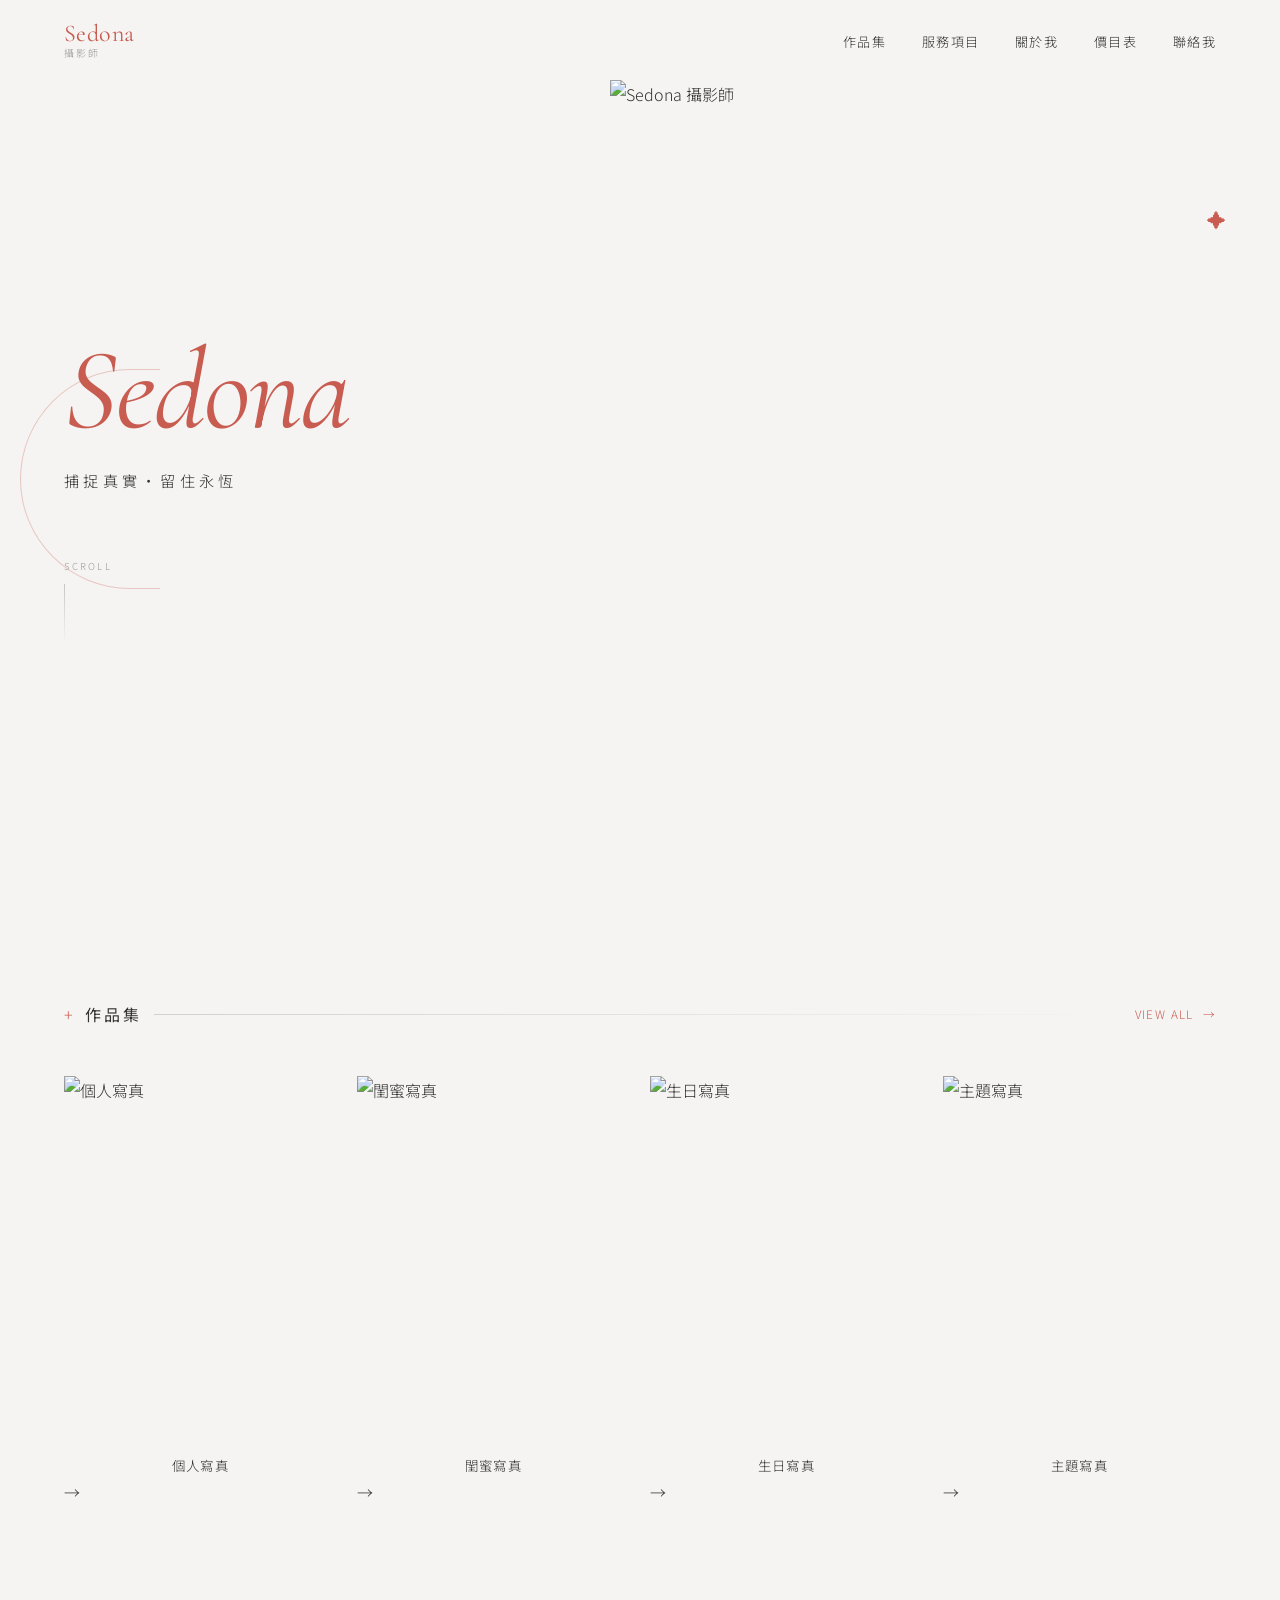
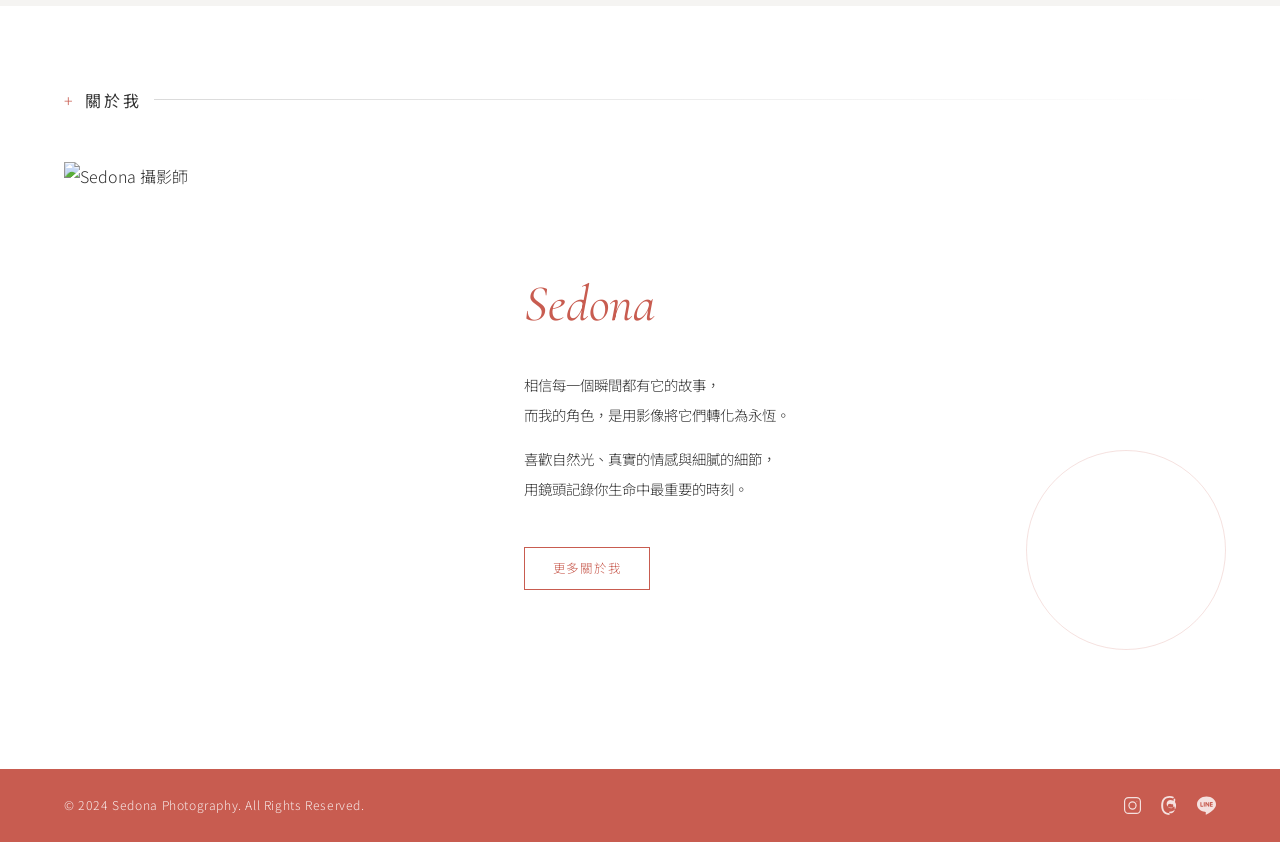
==== index.html @ bba2f9f0 "Add files via upload" ====
<!DOCTYPE html>
<html lang="zh-TW">
<head>
  <meta charset="UTF-8">
  <meta name="viewport" content="width=device-width, initial-scale=1.0">
  <title>首頁 | Sedona 攝影師</title>
  <meta name="description" content="Sedona 攝影師｜捕捉真實・留住永恆。個人寫真、閨蜜寫真、生日寫真、主題寫真。">
  <link rel="preconnect" href="https://fonts.googleapis.com">
  <link rel="preconnect" href="https://fonts.gstatic.com" crossorigin>
  <link href="https://fonts.googleapis.com/css2?family=Cormorant+Garamond:ital,wght@0,300;0,400;0,500;1,300;1,400;1,500&family=Noto+Sans+TC:wght@300;400;500&display=swap" rel="stylesheet">
  <link rel="stylesheet" href="css/style.css">
</head>
<body>
  <!-- NAVIGATION -->
  <nav class="nav" id="nav">
    <a href="index.html" class="nav-logo">
      <span class="nav-logo-en">Sedona</span>
      <span class="nav-logo-zh">攝影師</span>
    </a>
    <ul class="nav-menu">
      <li><a href="portfolio.html">作品集</a></li>
      <li><a href="services.html">服務項目</a></li>
      <li><a href="about.html">關於我</a></li>
      <li><a href="pricing.html">價目表</a></li>
      <li><a href="contact.html">聯絡我</a></li>
    </ul>
    <button class="nav-toggle" aria-label="選單">
      <span></span><span></span><span></span>
    </button>
  </nav>
  <!-- MOBILE DRAWER -->
  <div class="nav-drawer">
    <a href="portfolio.html">作品集</a>
    <a href="services.html">服務項目</a>
    <a href="about.html">關於我</a>
    <a href="pricing.html">價目表</a>
    <a href="contact.html">聯絡我</a>
  </div>
  <main class="page">

    <!-- HERO -->
    <section class="hero">
      <div class="hero-left">
        <div class="hero-arc"></div>
        <h1 class="hero-title">Sedona</h1>
        <p class="hero-tagline">捕捉真實・留住永恆</p>
        <!-- EN placeholder: Capture the Real · Preserve the Eternal -->
        <div class="hero-scroll">
          <span class="hero-scroll-text">SCROLL</span>
          <div class="hero-scroll-line"></div>
        </div>
      </div>
      <div class="hero-right">
        <img src="https://picsum.photos/seed/sedona-hero/900/700" alt="Sedona 攝影師" loading="lazy">
        <span class="deco-star" style="top:16%;right:8%;font-size:1.2rem;">✦</span>
      </div>
    </section>

    <!-- 作品集 PREVIEW -->
    <section class="section fade-in">
      <div class="section-inner">
        <div class="section-header">
          <span class="sh-plus">+</span>
          <span class="sh-title">作品集</span>
          <div class="sh-line"></div>
          <a href="portfolio.html" class="sh-cta">VIEW ALL &nbsp;→</a>
        </div>
        <div class="portfolio-grid">
          <a href="portfolio.html" class="portfolio-item fade-in delay-1">
            <div class="portfolio-item-thumb"><img src="https://picsum.photos/seed/personal1/600/750" alt="個人寫真" loading="lazy"></div>
            <p class="portfolio-item-label">個人寫真</p>
            <span class="portfolio-item-arrow">→</span>
          </a>
          <a href="portfolio.html" class="portfolio-item fade-in delay-2">
            <div class="portfolio-item-thumb"><img src="https://picsum.photos/seed/friends1/601/751" alt="閨蜜寫真" loading="lazy"></div>
            <p class="portfolio-item-label">閨蜜寫真</p>
            <span class="portfolio-item-arrow">→</span>
          </a>
          <a href="portfolio.html" class="portfolio-item fade-in delay-3">
            <div class="portfolio-item-thumb"><img src="https://picsum.photos/seed/birthday1/602/752" alt="生日寫真" loading="lazy"></div>
            <p class="portfolio-item-label">生日寫真</p>
            <span class="portfolio-item-arrow">→</span>
          </a>
          <a href="portfolio.html" class="portfolio-item fade-in delay-4">
            <div class="portfolio-item-thumb"><img src="https://picsum.photos/seed/theme1/603/753" alt="主題寫真" loading="lazy"></div>
            <p class="portfolio-item-label">主題寫真</p>
            <span class="portfolio-item-arrow">→</span>
          </a>
        </div>
      </div>
    </section>

    <!-- 關於我 PREVIEW -->
    <section class="section fade-in" style="background:var(--white); padding-top:80px; padding-bottom:80px;">
      <div class="section-inner">
        <div class="section-header">
          <span class="sh-plus">+</span>
          <span class="sh-title">關於我</span>
          <div class="sh-line"></div>
        </div>
        <div class="about-preview">
          <div class="about-preview-img fade-in">
            <img src="https://picsum.photos/seed/sedona-about/600/800" alt="Sedona 攝影師" loading="lazy">
          </div>
          <div class="about-preview-content fade-in delay-2">
            <h2 class="about-preview-name">Sedona</h2>
            <p class="about-preview-text">
              相信每一個瞬間都有它的故事，<br>
              而我的角色，是用影像將它們轉化為永恆。
            </p>
            <p class="about-preview-text">
              喜歡自然光、真實的情感與細膩的細節，<br>
              用鏡頭記錄你生命中最重要的時刻。
            </p>
            <a href="about.html" class="btn-outline" style="margin-top:28px;">更多關於我</a>
            <div class="about-deco-circle"></div>
          </div>
        </div>
      </div>
    </section>

  </main>

  <!-- FOOTER -->
  <footer class="footer">
    <p class="footer-copy">© 2024 Sedona Photography. All Rights Reserved.</p>
    <div class="footer-socials">
      <!-- Instagram -->
      <a href="https://www.instagram.com/sedona_photo?igsh=eWx5cHA5MnV4eTI3" target="_blank" rel="noopener" aria-label="Instagram">
        <svg viewBox="0 0 24 24" fill="none" stroke="currentColor" stroke-width="1.5" stroke-linecap="round" stroke-linejoin="round">
          <rect x="2" y="2" width="20" height="20" rx="5"/>
          <circle cx="12" cy="12" r="4.5"/>
          <circle cx="17.5" cy="6.5" r="0.6" fill="currentColor" stroke="none"/>
        </svg>
      </a>
      <!-- Threads -->
      <a href="https://www.threads.com/@sedona_photo" target="_blank" rel="noopener" aria-label="Threads">
        <svg viewBox="0 0 24 24" fill="currentColor">
          <path d="M12.186 24h-.007c-3.581-.024-6.334-1.205-8.184-3.509C2.35 18.44 1.5 15.586 1.5 12.068V12c0-3.518.85-6.372 2.495-8.481C5.845 1.205 8.598.024 12.179 0h.014c2.048.015 3.898.487 5.496 1.404l-1.078 1.869c-1.272-.734-2.745-1.116-4.406-1.129C9.52 2.163 7.387 2.986 5.996 4.59 4.638 6.163 3.999 8.377 3.999 12c0 3.623.639 5.837 1.997 7.41 1.391 1.604 3.523 2.428 6.336 2.448 1.705-.012 3.105-.38 4.175-1.093.98-.653 1.63-1.597 1.93-2.807.255-1.017.285-2.136.085-3.307a5.47 5.47 0 0 0-.625-1.762c-.52.614-1.125 1.08-1.817 1.394-1.08.492-2.3.617-3.566.369-1.193-.233-2.228-.827-2.999-1.717-.792-.916-1.194-2.09-1.133-3.295.063-1.263.589-2.41 1.481-3.228.893-.818 2.106-1.28 3.413-1.3 1.002-.014 2.004.219 2.9.673.277.141.543.303.796.484.196-.426.308-.895.308-1.388 0-.414-.065-.818-.19-1.205l1.883-.628c.22.655.338 1.352.338 2.074 0 .838-.172 1.649-.507 2.388.3.412.565.857.79 1.336.5 1.068.745 2.273.707 3.49-.04 1.34-.352 2.6-.908 3.664l-.006.011c-.67 1.287-1.703 2.272-3.068 2.93-1.308.63-2.903.96-4.741.973zM14.5 10.5c-.52-.48-1.18-.74-1.9-.73-.76.014-1.44.3-1.913.742-.48.446-.747 1.05-.78 1.73-.04.73.22 1.43.71 1.98.485.554 1.18.903 1.966 1.056.897.177 1.79.09 2.565-.25.63-.288 1.14-.76 1.52-1.38a7.563 7.563 0 0 0-.168-3.148z"/>
        </svg>
      </a>
      <!-- LINE -->
      <a href="https://line.me/R/ti/p/@454gtomg" target="_blank" rel="noopener" aria-label="LINE">
        <svg viewBox="0 0 24 24" fill="currentColor">
          <path d="M19.365 9.863c.349 0 .63.285.63.631 0 .345-.281.63-.63.63H17.61v1.125h1.755c.349 0 .63.283.63.63 0 .344-.281.629-.63.629h-2.386c-.345 0-.627-.285-.627-.629V8.108c0-.345.282-.63.63-.63h2.386c.346 0 .627.285.627.63 0 .349-.281.63-.63.63H17.61v1.125h1.755zm-3.855 3.016c0 .27-.174.51-.432.596-.064.021-.133.031-.199.031-.211 0-.391-.09-.51-.25l-2.443-3.317v2.94c0 .344-.279.629-.631.629-.346 0-.626-.285-.626-.629V8.108c0-.27.173-.51.43-.595.06-.023.136-.033.194-.033.195 0 .375.104.495.254l2.462 3.33V8.108c0-.345.282-.63.63-.63.345 0 .63.285.63.63v4.771zm-5.741 0c0 .344-.282.629-.631.629-.345 0-.627-.285-.627-.629V8.108c0-.345.282-.63.63-.63.346 0 .628.285.628.63v4.771zm-2.466.629H4.917c-.345 0-.63-.285-.63-.629V8.108c0-.345.285-.63.63-.63.348 0 .63.285.63.63v4.141h1.756c.348 0 .629.283.629.63 0 .344-.281.629-.629.629M24 10.314C24 4.943 18.615.572 12 .572S0 4.943 0 10.314c0 4.811 4.27 8.842 10.035 9.608.391.082.923.258 1.058.59.12.301.079.766.038 1.08l-.164 1.02c-.045.301-.24 1.186 1.049.645 1.291-.539 6.916-4.078 9.436-6.975C23.176 14.393 24 12.458 24 10.314"/>
        </svg>
      </a>
    </div>
  </footer>
  <script src="js/main.js"></script>
</body>
</html>
---- css/style.css ----
/* =========================================
   SEDONA PHOTOGRAPHY — DESIGN SYSTEM
   ========================================= */

@import url('https://fonts.googleapis.com/css2?family=Cormorant+Garamond:ital,wght@0,300;0,400;0,500;1,300;1,400;1,500&family=Noto+Sans+TC:wght@300;400;500&display=swap');

/* ── Variables ── */
:root {
  --primary:       #C85C50;
  --primary-light: rgba(200,92,80,0.08);
  --bg:            #F5F4F2;
  --text:          #333333;
  --text-light:    #999999;
  --white:         #FFFFFF;

  --font-display: 'Cormorant Garamond', Georgia, serif;
  --font-body:    'Noto Sans TC', -apple-system, sans-serif;

  --max-w:      1200px;
  --nav-h:      80px;
  --px:         64px;
  --section-gap:100px;
  --ease:       0.3s ease;
}

/* ── Reset ── */
*, *::before, *::after { box-sizing: border-box; margin: 0; padding: 0; }
html  { scroll-behavior: smooth; }
body  { font-family: var(--font-body); background: var(--bg); color: var(--text);
        font-weight: 300; line-height: 1.75; -webkit-font-smoothing: antialiased; }
img   { display: block; max-width: 100%; height: auto; object-fit: cover; }
a     { color: inherit; text-decoration: none; }
ul    { list-style: none; }
button { cursor: pointer; font-family: var(--font-body); }

/* =========================================
   NAVIGATION
   ========================================= */
.nav {
  position: fixed; top: 0; left: 0; right: 0;
  height: var(--nav-h);
  display: flex; align-items: center; justify-content: space-between;
  padding: 0 var(--px);
  background: var(--bg);
  z-index: 200;
  transition: box-shadow var(--ease), background var(--ease);
}
.nav.scrolled {
  box-shadow: 0 1px 20px rgba(0,0,0,0.06);
  background: rgba(245,244,242,0.96);
  backdrop-filter: blur(10px);
}
.nav-logo { display: flex; flex-direction: column; line-height: 1; }
.nav-logo-en {
  font-family: var(--font-display); font-size: 1.5rem; font-weight: 400;
  color: var(--primary); letter-spacing: 0.02em;
}
.nav-logo-zh {
  font-size: 0.62rem; font-weight: 300; color: var(--text-light);
  letter-spacing: 0.18em; margin-top: 2px;
}
/* en placeholder for bilingual */
.nav-logo-en-sub { font-size: 0.6rem; color: var(--text-light); letter-spacing: 0.1em; font-family: var(--font-display); font-style: italic; }

.nav-menu { display: flex; align-items: center; gap: 36px; }
.nav-menu a {
  font-size: 0.82rem; font-weight: 300; letter-spacing: 0.1em;
  color: var(--text); position: relative; padding-bottom: 3px;
  transition: color var(--ease);
}
.nav-menu a::after {
  content: ''; position: absolute; bottom: 0; left: 0;
  width: 0; height: 1px; background: var(--primary);
  transition: width var(--ease);
}
.nav-menu a:hover, .nav-menu a.active { color: var(--primary); }
.nav-menu a:hover::after, .nav-menu a.active::after { width: 100%; }

/* Hamburger */
.nav-toggle {
  display: none; flex-direction: column; gap: 5px;
  background: none; border: none; padding: 4px;
}
.nav-toggle span {
  display: block; width: 24px; height: 1px;
  background: var(--text); transition: var(--ease);
}
.nav-toggle.open span:nth-child(1) { transform: translateY(6px) rotate(45deg); }
.nav-toggle.open span:nth-child(2) { opacity: 0; }
.nav-toggle.open span:nth-child(3) { transform: translateY(-6px) rotate(-45deg); }

/* Mobile drawer */
.nav-drawer {
  display: none; position: fixed;
  top: var(--nav-h); left: 0; right: 0; bottom: 0;
  background: var(--bg); z-index: 199;
  padding: 48px var(--px);
  flex-direction: column; gap: 36px;
  border-top: 1px solid rgba(0,0,0,0.06);
}
.nav-drawer.open { display: flex; }
.nav-drawer a {
  font-family: var(--font-display); font-size: 2.2rem; font-weight: 400;
  color: var(--text); letter-spacing: 0.02em; transition: color var(--ease);
}
.nav-drawer a:hover, .nav-drawer a.active { color: var(--primary); }

/* =========================================
   FOOTER
   ========================================= */
.footer {
  background: var(--primary); color: var(--white);
  padding: 26px var(--px);
  display: flex; align-items: center; justify-content: space-between;
}
.footer-copy { font-size: 0.76rem; font-weight: 300; letter-spacing: 0.05em; opacity: 0.88; }
.footer-socials { display: flex; align-items: center; gap: 18px; }
.footer-socials a {
  color: var(--white); opacity: 0.82;
  transition: opacity var(--ease), transform var(--ease);
  display: flex; align-items: center;
}
.footer-socials a:hover { opacity: 1; transform: translateY(-2px); }
.footer-socials svg { width: 19px; height: 19px; }

/* =========================================
   PAGE WRAPPER
   ========================================= */
.page { padding-top: var(--nav-h); min-height: 100vh; }

/* =========================================
   SECTION HEADER  (+  標題 ───────  VIEW ALL)
   ========================================= */
.section-header {
  display: flex; align-items: center; gap: 12px;
  margin-bottom: 48px;
}
.sh-plus  { color: var(--primary); font-size: 1rem; flex-shrink: 0; line-height: 1; }
.sh-title {
  font-size: 1rem; font-weight: 400; letter-spacing: 0.18em;
  color: var(--text); flex-shrink: 0; white-space: nowrap;
}
.sh-line  { flex: 1; height: 1px; background: linear-gradient(to right, rgba(51,51,51,0.18), transparent); }
.sh-cta   {
  font-size: 0.73rem; letter-spacing: 0.12em; color: var(--primary);
  flex-shrink: 0; display: flex; align-items: center; gap: 6px;
  transition: gap var(--ease);
}
.sh-cta:hover { gap: 10px; }

/* =========================================
   BUTTONS
   ========================================= */
.btn-outline {
  display: inline-block; padding: 10px 28px;
  border: 1px solid var(--primary); color: var(--primary);
  font-size: 0.78rem; font-weight: 300; letter-spacing: 0.14em;
  transition: background var(--ease), color var(--ease);
  background: transparent;
}
.btn-outline:hover { background: var(--primary); color: var(--white); }

.btn-solid {
  display: inline-block; padding: 12px 32px;
  background: var(--primary); color: var(--white);
  font-size: 0.82rem; font-weight: 300; letter-spacing: 0.14em;
  border: none; transition: opacity var(--ease);
}
.btn-solid:hover { opacity: 0.85; }

/* =========================================
   HOME — HERO
   ========================================= */
.hero {
  display: grid; grid-template-columns: 1fr 1.1fr;
  min-height: calc(100vh - var(--nav-h)); overflow: hidden;
}
.hero-left {
  display: flex; flex-direction: column; justify-content: center;
  padding: 80px var(--px); position: relative;
}
.hero-arc {
  position: absolute; top: 50%; left: 20px;
  transform: translateY(-55%);
  width: 140px; height: 220px;
  border: 1px solid rgba(200,92,80,0.3);
  border-right: none; border-radius: 140px 0 0 140px;
  pointer-events: none;
}
.hero-title {
  font-family: var(--font-display);
  font-size: clamp(4.5rem, 9vw, 7.5rem);
  font-weight: 400; font-style: italic;
  color: var(--primary); line-height: 0.95;
  letter-spacing: -0.01em; margin-bottom: 22px; position: relative; z-index: 1;
}
.hero-tagline {
  font-size: 0.95rem; font-weight: 300;
  letter-spacing: 0.28em; color: var(--text); margin-bottom: 64px;
}
.hero-scroll { display: flex; flex-direction: column; align-items: flex-start; gap: 10px; }
.hero-scroll-text {
  font-size: 0.6rem; letter-spacing: 0.22em; color: var(--text-light);
}
.hero-scroll-line {
  width: 1px; height: 60px;
  background: linear-gradient(to bottom, var(--text-light), transparent);
  opacity: 0.5;
  animation: scrollPulse 2.2s ease-in-out infinite;
}
@keyframes scrollPulse {
  0%,100% { transform: scaleY(1); opacity: 0.5; }
  50%      { transform: scaleY(0.5); opacity: 0.2; }
}
.hero-right { position: relative; overflow: hidden; }
.hero-right img { width: 100%; height: 100%; object-fit: cover; }

/* Deco star */
.deco-star {
  position: absolute; color: var(--primary);
  pointer-events: none; line-height: 1;
}

/* =========================================
   HOME — PORTFOLIO PREVIEW
   ========================================= */
.section { padding: var(--section-gap) var(--px); }
.section-inner { max-width: var(--max-w); margin: 0 auto; }

.portfolio-grid {
  display: grid; grid-template-columns: repeat(4,1fr); gap: 20px;
}
.portfolio-item { cursor: pointer; }
.portfolio-item-thumb {
  width: 100%; aspect-ratio: 3/4; overflow: hidden;
}
.portfolio-item-thumb img {
  width: 100%; height: 100%; object-fit: cover;
  transition: transform 0.5s ease;
}
.portfolio-item:hover .portfolio-item-thumb img { transform: scale(1.06); }
.portfolio-item-label {
  text-align: center; font-size: 0.84rem; font-weight: 300;
  letter-spacing: 0.1em; color: var(--text); margin-top: 14px;
}

/* =========================================
   HOME — ABOUT PREVIEW
   ========================================= */
.about-preview {
  display: grid; grid-template-columns: 0.8fr 1.4fr;
  gap: 64px; align-items: center;
}
.about-preview-img { aspect-ratio: 3/4; overflow: hidden; }
.about-preview-img img { width: 100%; height: 100%; object-fit: cover; }
.about-preview-content { position: relative; }
.about-preview-name {
  font-family: var(--font-display);
  font-size: clamp(2.2rem, 4vw, 3.8rem);
  font-weight: 400; font-style: italic;
  color: var(--primary); margin-bottom: 20px;
}
.about-preview-text {
  font-size: 0.9rem; font-weight: 300;
  line-height: 2.1; color: var(--text); margin-bottom: 14px;
}
.about-deco-circle {
  position: absolute; right: -10px; bottom: -60px;
  width: 200px; height: 200px;
  border: 1px solid rgba(200,92,80,0.18); border-radius: 50%;
  pointer-events: none;
}

/* =========================================
   PAGE HERO (inner pages)
   ========================================= */
.page-hero {
  padding: 60px var(--px) 0;
  border-bottom: 1px solid rgba(51,51,51,0.06);
  margin-bottom: 0;
}
.page-hero-en {
  font-family: var(--font-display);
  font-size: clamp(3rem, 6vw, 5.5rem);
  font-weight: 400; font-style: italic;
  color: var(--primary); line-height: 1; margin-bottom: 6px;
}
.page-hero-zh {
  font-size: 0.82rem; letter-spacing: 0.18em;
  color: var(--text-light); font-weight: 300; margin-bottom: 40px;
}

/* =========================================
   PORTFOLIO PAGE
   ========================================= */
.portfolio-cats {
  display: flex; gap: 10px; flex-wrap: wrap; margin-bottom: 40px;
}
.cat-btn {
  padding: 8px 20px;
  border: 1px solid rgba(51,51,51,0.2);
  font-size: 0.78rem; letter-spacing: 0.1em;
  color: var(--text-light); background: transparent;
  transition: all var(--ease);
}
.cat-btn:hover, .cat-btn.active {
  border-color: var(--primary); color: var(--primary);
  background: var(--primary-light);
}
.portfolio-full-grid {
  display: grid; grid-template-columns: repeat(3,1fr); gap: 14px;
}
.pf-item { position: relative; overflow: hidden; cursor: pointer; }
.pf-item img {
  width: 100%; aspect-ratio: 3/4; object-fit: cover;
  transition: transform 0.5s ease;
}
.pf-item:hover img { transform: scale(1.05); }
.pf-overlay {
  position: absolute; inset: 0;
  background: linear-gradient(to top, rgba(200,92,80,0.15), transparent);
  opacity: 0; transition: opacity 0.4s ease;
  display: flex; align-items: flex-end; padding: 18px;
}
.pf-item:hover .pf-overlay { opacity: 1; }
.pf-overlay-label {
  color: var(--white); font-size: 0.8rem; letter-spacing: 0.12em;
  font-weight: 300; text-shadow: 0 1px 4px rgba(0,0,0,0.3);
}

/* =========================================
   SERVICES PAGE
   ========================================= */
.services-grid {
  display: grid; grid-template-columns: repeat(3,1fr); gap: 28px;
  margin-bottom: 90px;
}
.service-card {
  background: var(--white); padding: 40px 32px;
  transition: transform var(--ease), box-shadow var(--ease);
  border-bottom: 2px solid transparent;
}
.service-card:hover {
  transform: translateY(-5px);
  box-shadow: 0 16px 40px rgba(0,0,0,0.07);
  border-bottom-color: var(--primary);
}
.service-card-num {
  font-family: var(--font-display); font-size: 2.5rem;
  font-weight: 300; color: rgba(200,92,80,0.15);
  line-height: 1; margin-bottom: 16px;
}
.service-card-title {
  font-size: 1rem; font-weight: 400; letter-spacing: 0.12em;
  color: var(--text); margin-bottom: 12px;
}
.service-card-en {
  font-family: var(--font-display); font-size: 0.9rem;
  font-style: italic; color: var(--text-light); margin-bottom: 16px;
}
.service-card-desc {
  font-size: 0.84rem; font-weight: 300;
  line-height: 1.95; color: var(--text-light);
}

/* Booking steps */
.booking-bg {
  background: var(--white); padding: 64px var(--px);
}
.booking-steps {
  max-width: var(--max-w); margin: 0 auto;
  display: grid; grid-template-columns: repeat(4,1fr); gap: 40px;
  position: relative;
}
.booking-steps::before {
  content: ''; position: absolute;
  top: 27px; left: 12.5%; right: 12.5%;
  height: 1px;
  background: linear-gradient(to right, var(--primary), rgba(200,92,80,0.15));
}
.booking-step { text-align: center; }
.booking-step-num {
  width: 54px; height: 54px;
  border: 1px solid var(--primary); border-radius: 50%;
  display: flex; align-items: center; justify-content: center;
  font-family: var(--font-display); font-size: 1.3rem;
  font-weight: 400; color: var(--primary);
  margin: 0 auto 22px; background: var(--white); position: relative; z-index: 1;
}
.booking-step-title {
  font-size: 0.9rem; font-weight: 400; letter-spacing: 0.1em;
  color: var(--text); margin-bottom: 8px;
}
.booking-step-quote {
  font-family: var(--font-display); font-size: 1rem;
  font-style: italic; color: var(--primary); margin-bottom: 10px;
}
.booking-step-desc {
  font-size: 0.8rem; font-weight: 300;
  line-height: 1.95; color: var(--text-light);
}
.booking-step-note {
  font-size: 0.76rem; color: #7B8FCC; margin-top: 8px; line-height: 1.8;
}

/* =========================================
   PRICING PAGE
   ========================================= */
.pricing-note {
  background: var(--primary-light);
  border-left: 3px solid var(--primary);
  padding: 16px 24px; margin-bottom: 52px;
  font-size: 0.88rem; font-weight: 400;
  color: var(--primary); letter-spacing: 0.04em;
}
.pricing-block { margin-bottom: 64px; }
.pricing-block-title {
  font-size: 0.95rem; font-weight: 400; letter-spacing: 0.14em;
  color: var(--text); margin-bottom: 24px;
  display: flex; align-items: center; gap: 10px;
}
.pricing-block-title::before {
  content: ''; display: inline-block;
  width: 5px; height: 5px; background: var(--primary); border-radius: 50%;
}
.pricing-table { width: 100%; border-collapse: collapse; }
.pricing-table thead tr {
  border-bottom: 1px solid rgba(51,51,51,0.12);
}
.pricing-table th {
  text-align: left; font-size: 0.72rem; font-weight: 400;
  letter-spacing: 0.14em; color: var(--text-light);
  padding: 10px 20px;
}
.pricing-table td {
  padding: 18px 20px; font-size: 0.88rem; font-weight: 300;
  border-bottom: 1px solid rgba(51,51,51,0.05);
  vertical-align: middle;
}
.pricing-table tr:hover td { background: rgba(200,92,80,0.03); }
.pricing-table .price {
  font-family: var(--font-display); font-size: 1.25rem;
  font-weight: 400; color: var(--primary); white-space: nowrap;
}
.pricing-table .plan-name { font-weight: 400; color: var(--text); }
.pricing-asterisk {
  font-size: 0.78rem; color: var(--text-light); margin-top: 12px;
  padding-left: 20px;
}
.pricing-addons { background: var(--white); padding: 36px 40px; }
.pricing-addon-row {
  display: flex; justify-content: space-between; align-items: center;
  padding: 16px 0; border-bottom: 1px solid rgba(51,51,51,0.06);
}
.pricing-addon-row:last-child { border-bottom: none; }
.pricing-addon-name { font-size: 0.88rem; font-weight: 300; color: var(--text); }
.pricing-addon-detail { font-size: 0.78rem; color: var(--text-light); margin-top: 3px; }
.pricing-addon-price {
  font-family: var(--font-display); font-size: 1.1rem;
  font-weight: 400; color: var(--primary);
}
.pricing-cta-box {
  background: var(--primary); color: var(--white);
  padding: 48px; text-align: center; margin-top: 60px;
}
.pricing-cta-box h3 {
  font-family: var(--font-display); font-size: 2rem;
  font-weight: 400; font-style: italic; margin-bottom: 12px;
}
.pricing-cta-box p {
  font-size: 0.88rem; font-weight: 300;
  letter-spacing: 0.08em; opacity: 0.88; margin-bottom: 28px;
}
.btn-white {
  display: inline-block; padding: 12px 36px;
  border: 1px solid var(--white); color: var(--white);
  font-size: 0.82rem; font-weight: 300; letter-spacing: 0.14em;
  transition: background var(--ease), color var(--ease);
}
.btn-white:hover { background: var(--white); color: var(--primary); }

/* =========================================
   ABOUT PAGE
   ========================================= */
.about-hero-layout {
  display: grid; grid-template-columns: 1fr 1.3fr;
  gap: 80px; align-items: start;
  padding: 60px var(--px) 80px;
}
.about-img-wrap { position: relative; }
.about-img-wrap img { width: 100%; aspect-ratio: 3/4; object-fit: cover; }
.about-img-deco {
  position: absolute; bottom: -16px; right: -16px;
  width: 60px; height: 60px;
  border: 1px solid var(--primary); pointer-events: none;
}
.about-content { padding-top: 30px; }
.about-name {
  font-family: var(--font-display);
  font-size: clamp(2.5rem, 5vw, 4.5rem);
  font-weight: 400; font-style: italic;
  color: var(--primary); line-height: 1; margin-bottom: 6px;
}
.about-role {
  font-size: 0.76rem; letter-spacing: 0.22em;
  color: var(--text-light); margin-bottom: 40px;
  text-transform: uppercase;
}
.about-text {
  font-size: 0.92rem; font-weight: 300;
  line-height: 2.15; color: var(--text); margin-bottom: 18px;
}
.about-tags { display: flex; gap: 10px; flex-wrap: wrap; margin-top: 36px; }
.about-tag {
  padding: 6px 16px;
  border: 1px solid rgba(200,92,80,0.35);
  font-size: 0.76rem; letter-spacing: 0.1em;
  color: var(--primary); font-weight: 300;
}

/* =========================================
   CONTACT PAGE
   ========================================= */
.contact-layout {
  display: grid; grid-template-columns: 1.1fr 1fr;
  gap: 80px; align-items: start;
  padding: 60px var(--px) 100px;
}
.contact-intro-title {
  font-family: var(--font-display);
  font-size: clamp(2rem, 4vw, 3.5rem);
  font-weight: 400; font-style: italic;
  color: var(--primary); margin-bottom: 14px;
}
.contact-intro-text {
  font-size: 0.88rem; font-weight: 300;
  line-height: 2.1; color: var(--text-light); margin-bottom: 48px;
}
.contact-items { display: flex; flex-direction: column; gap: 20px; }
.contact-card {
  display: flex; align-items: center; gap: 22px;
  padding: 24px 28px; background: var(--white);
  transition: transform var(--ease), box-shadow var(--ease);
  color: var(--text);
}
.contact-card:hover {
  transform: translateX(6px);
  box-shadow: -4px 0 0 var(--primary), 0 6px 24px rgba(0,0,0,0.07);
}
.contact-card-icon {
  width: 46px; height: 46px; border-radius: 50%;
  background: var(--primary-light); display: flex;
  align-items: center; justify-content: center;
  color: var(--primary); flex-shrink: 0;
}
.contact-card-icon svg { width: 20px; height: 20px; }
.contact-card-label {
  font-size: 0.68rem; letter-spacing: 0.16em;
  color: var(--text-light); margin-bottom: 3px;
}
.contact-card-value { font-size: 0.94rem; font-weight: 400; color: var(--text); }
.contact-img-wrap { aspect-ratio: 3/4; overflow: hidden; }
.contact-img-wrap img { width: 100%; height: 100%; object-fit: cover; }

/* =========================================
   FADE-IN ANIMATION
   ========================================= */
.fade-in {
  opacity: 0; transform: translateY(24px);
  transition: opacity 0.7s ease, transform 0.7s ease;
}
.fade-in.visible { opacity: 1; transform: none; }
.fade-in.delay-1 { transition-delay: 0.1s; }
.fade-in.delay-2 { transition-delay: 0.2s; }
.fade-in.delay-3 { transition-delay: 0.3s; }
.fade-in.delay-4 { transition-delay: 0.4s; }

/* =========================================
   RESPONSIVE — TABLET (≤1024px)
   ========================================= */
@media (max-width: 1024px) {
  :root { --px: 40px; --section-gap: 72px; }
  .portfolio-grid     { grid-template-columns: repeat(2,1fr); }
  .services-grid      { grid-template-columns: repeat(2,1fr); }
  .portfolio-full-grid{ grid-template-columns: repeat(2,1fr); }
  .booking-steps      { grid-template-columns: repeat(2,1fr); }
  .booking-steps::before { display: none; }
  .about-hero-layout  { gap: 48px; }
  .contact-layout     { gap: 48px; }
}

/* =========================================
   RESPONSIVE — MOBILE (≤768px)
   ========================================= */
@media (max-width: 768px) {
  :root { --px: 24px; --nav-h: 64px; --section-gap: 60px; }

  /* Nav */
  .nav-menu   { display: none; }
  .nav-toggle { display: flex; }

  /* Hero */
  .hero { grid-template-columns: 1fr; min-height: auto; }
  .hero-right { height: 60vw; min-height: 280px; order: 1; }
  .hero-left  { padding: 44px var(--px) 40px; order: 2; }
  .hero-arc   { display: none; }
  .hero-tagline { margin-bottom: 36px; }

  /* About preview */
  .about-preview { grid-template-columns: 1fr; gap: 32px; }
  .about-preview-img { max-width: 240px; }
  .about-deco-circle { display: none; }

  /* Portfolio grid → list */
  .portfolio-grid { grid-template-columns: 1fr; gap: 0; }
  .portfolio-item {
    display: flex; align-items: center; gap: 18px;
    padding: 14px 0; border-bottom: 1px solid rgba(51,51,51,0.07);
  }
  .portfolio-item-thumb {
    width: 90px; height: 112px; flex-shrink: 0; aspect-ratio: unset;
  }
  .portfolio-item-label { text-align: left; flex: 1; }
  .portfolio-item-arrow { color: var(--primary); font-size: 1.1rem; }

  /* Services */
  .services-grid { grid-template-columns: 1fr; }
  .booking-bg    { padding: 48px var(--px); }
  .booking-steps { grid-template-columns: 1fr; gap: 28px; }
  .booking-step  {
    text-align: left; display: flex;
    align-items: flex-start; gap: 18px;
  }
  .booking-step-num { margin: 0; flex-shrink: 0; }
  .booking-step-body { flex: 1; }

  /* Pricing */
  .pricing-table th,
  .pricing-table td { padding: 12px 12px; font-size: 0.82rem; }
  .pricing-addons { padding: 24px 20px; }
  .pricing-cta-box { padding: 36px 24px; }

  /* About page */
  .about-hero-layout { grid-template-columns: 1fr; gap: 36px; padding: 40px var(--px) 60px; }
  .about-img-deco    { display: none; }

  /* Contact */
  .contact-layout    { grid-template-columns: 1fr; gap: 36px; padding: 40px var(--px) 60px; }
  .contact-img-wrap  { max-height: 280px; }

  /* Portfolio full grid */
  .portfolio-full-grid { grid-template-columns: 1fr 1fr; gap: 10px; }

  /* Footer */
  .footer { flex-direction: column; gap: 14px; text-align: center; padding: 22px var(--px); }
}

@media (max-width: 480px) {
  .portfolio-full-grid { grid-template-columns: 1fr; }
}
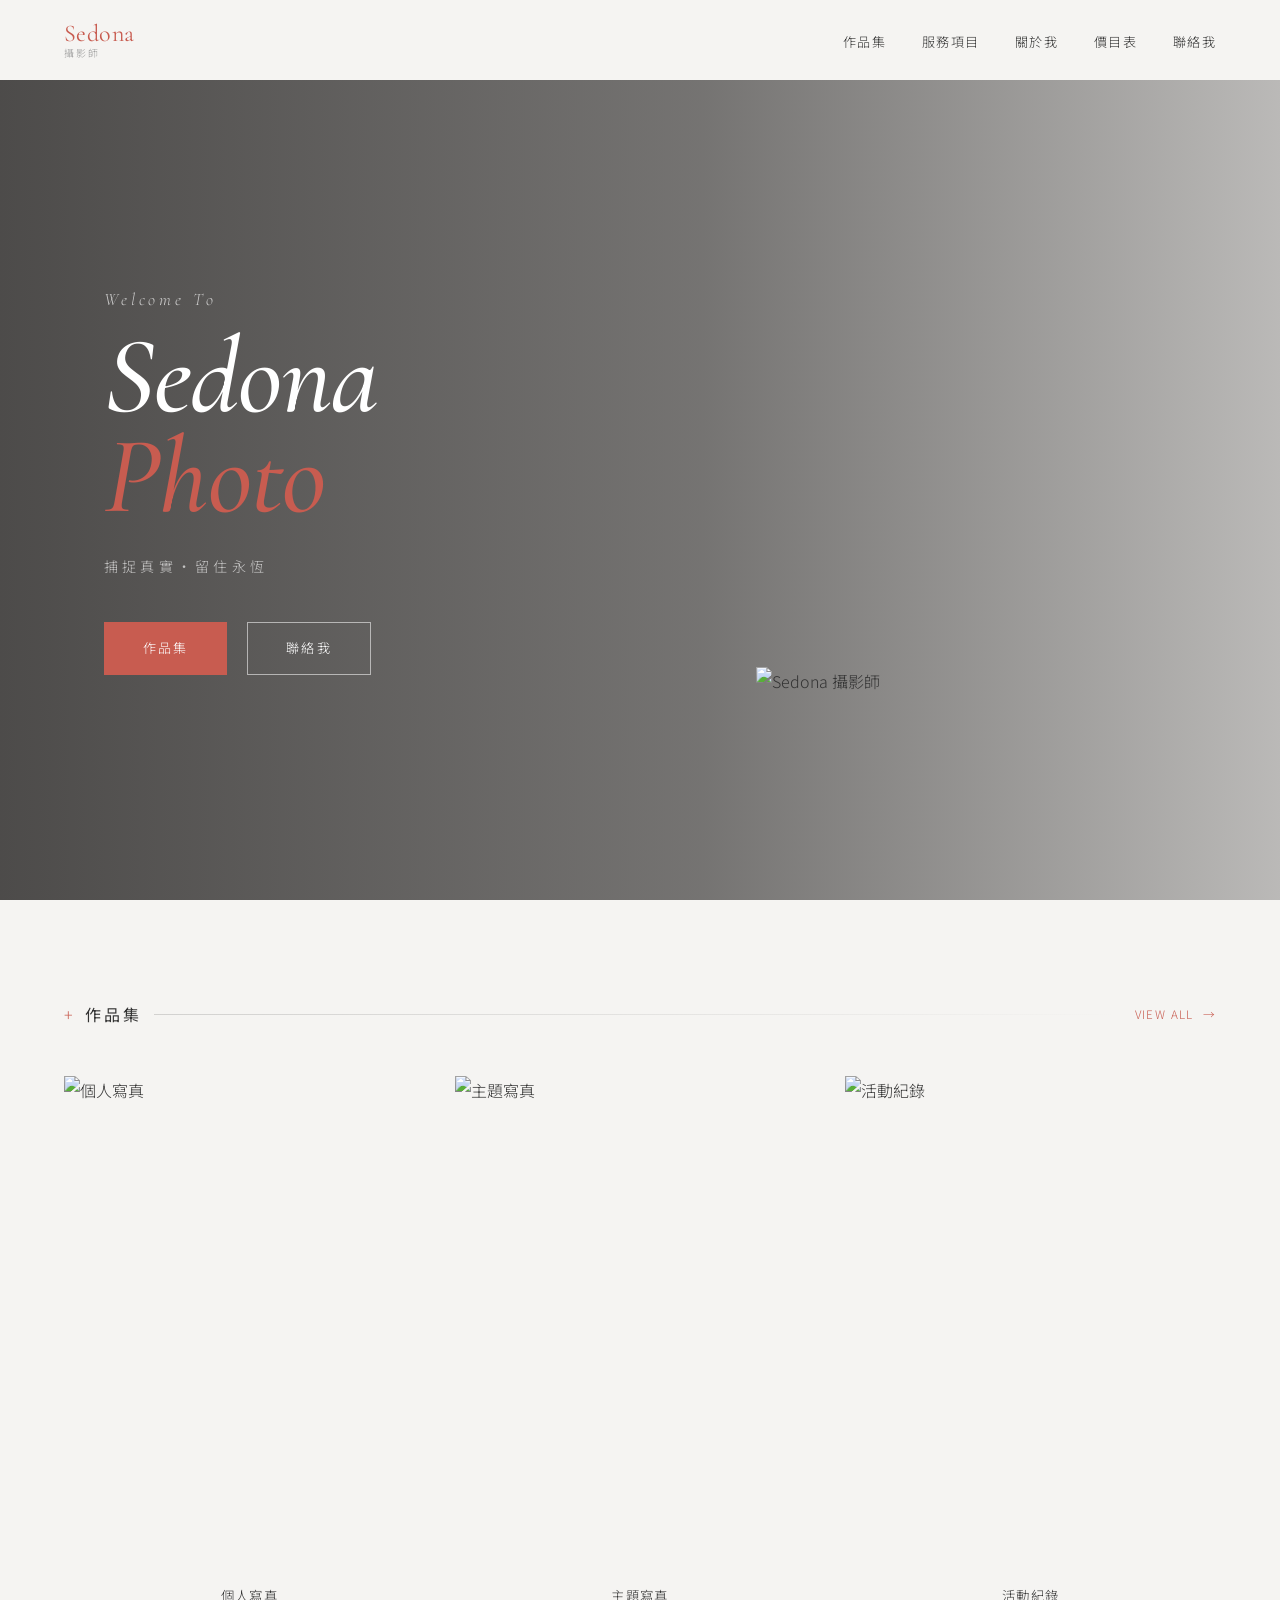
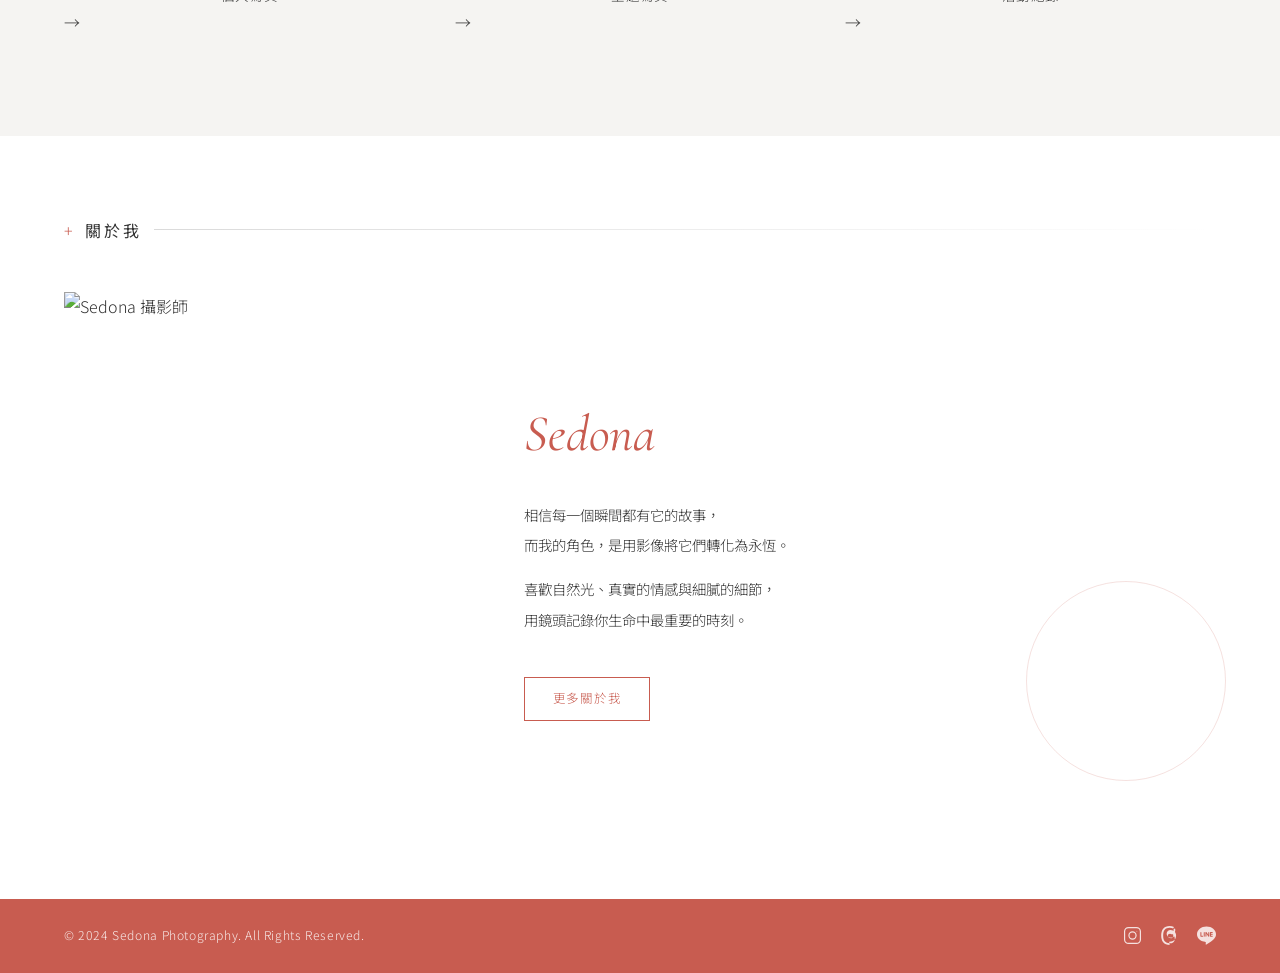
==== commit e85290e6: "Add files via upload" ====
--- a/index.html
+++ b/index.html
@@ -39,20 +39,27 @@
   <main class="page">
 
     <!-- HERO -->
-    <section class="hero">
-      <div class="hero-left">
-        <div class="hero-arc"></div>
-        <h1 class="hero-title">Sedona</h1>
-        <p class="hero-tagline">捕捉真實・留住永恆</p>
-        <!-- EN placeholder: Capture the Real · Preserve the Eternal -->
-        <div class="hero-scroll">
-          <span class="hero-scroll-text">SCROLL</span>
-          <div class="hero-scroll-line"></div>
+    <section class="hero-dark">
+      <!-- dual background photos -->
+      <div class="hero-dark-bg">
+        <div class="hero-dark-bg-left"  style="background-image:url('images/1683474727873.jpg')"></div>
+        <div class="hero-dark-bg-right-bg" style="background-image:url('images/1718503346879.jpg')"></div>
+        <div class="hero-dark-overlay"></div>
+      </div>
+      <!-- content -->
+      <div class="hero-dark-inner">
+        <div class="hero-dark-text">
+          <span class="hero-dark-welcome">Welcome To</span>
+          <h1 class="hero-dark-title">Sedona<br><span class="hero-dark-title-photo">Photo</span></h1>
+          <p class="hero-dark-tagline">捕捉真實・留住永恆</p>
+          <div class="hero-dark-btns">
+            <a href="portfolio.html" class="hero-btn-solid">作品集</a>
+            <a href="contact.html"   class="hero-btn-ghost">聯絡我</a>
+          </div>
         </div>
-      </div>
-      <div class="hero-right">
-        <img src="https://picsum.photos/seed/sedona-hero/900/700" alt="Sedona 攝影師" loading="lazy">
-        <span class="deco-star" style="top:16%;right:8%;font-size:1.2rem;">✦</span>
+        <div class="hero-dark-portrait">
+          <img src="images/photographer.jpg" alt="Sedona 攝影師">
+        </div>
       </div>
     </section>
 
@@ -67,28 +74,22 @@
         </div>
         <div class="portfolio-grid">
           <a href="portfolio.html" class="portfolio-item fade-in delay-1">
-            <div class="portfolio-item-thumb"><img src="https://picsum.photos/seed/personal1/600/750" alt="個人寫真" loading="lazy"></div>
+            <div class="portfolio-item-thumb"><img src="images/portfolio/personal_15.jpg" alt="個人寫真" loading="lazy"></div>
             <p class="portfolio-item-label">個人寫真</p>
             <span class="portfolio-item-arrow">→</span>
           </a>
           <a href="portfolio.html" class="portfolio-item fade-in delay-2">
-            <div class="portfolio-item-thumb"><img src="https://picsum.photos/seed/friends1/601/751" alt="閨蜜寫真" loading="lazy"></div>
-            <p class="portfolio-item-label">閨蜜寫真</p>
+            <div class="portfolio-item-thumb"><img src="images/portfolio/theme_oiran_01.jpg" alt="主題寫真" loading="lazy"></div>
+            <p class="portfolio-item-label">主題寫真</p>
             <span class="portfolio-item-arrow">→</span>
           </a>
           <a href="portfolio.html" class="portfolio-item fade-in delay-3">
-            <div class="portfolio-item-thumb"><img src="https://picsum.photos/seed/birthday1/602/752" alt="生日寫真" loading="lazy"></div>
-            <p class="portfolio-item-label">生日寫真</p>
-            <span class="portfolio-item-arrow">→</span>
-          </a>
-          <a href="portfolio.html" class="portfolio-item fade-in delay-4">
-            <div class="portfolio-item-thumb"><img src="https://picsum.photos/seed/theme1/603/753" alt="主題寫真" loading="lazy"></div>
-            <p class="portfolio-item-label">主題寫真</p>
+            <div class="portfolio-item-thumb"><img src="images/portfolio/event_01.jpg" alt="活動紀錄" loading="lazy"></div>
+            <p class="portfolio-item-label">活動紀錄</p>
             <span class="portfolio-item-arrow">→</span>
           </a>
         </div>
-      </div>
-    </section>
+        </section>
 
     <!-- 關於我 PREVIEW -->
     <section class="section fade-in" style="background:var(--white); padding-top:80px; padding-bottom:80px;">
@@ -100,7 +101,7 @@
         </div>
         <div class="about-preview">
           <div class="about-preview-img fade-in">
-            <img src="https://picsum.photos/seed/sedona-about/600/800" alt="Sedona 攝影師" loading="lazy">
+            <img src="images/photographer.jpg" alt="Sedona 攝影師" loading="lazy">
           </div>
           <div class="about-preview-content fade-in delay-2">
             <h2 class="about-preview-name">Sedona</h2>
--- a/css/style.css
+++ b/css/style.css
@@ -169,56 +169,149 @@
 .btn-solid:hover { opacity: 0.85; }
 
 /* =========================================
-   HOME — HERO
-   ========================================= */
-.hero {
-  display: grid; grid-template-columns: 1fr 1.1fr;
-  min-height: calc(100vh - var(--nav-h)); overflow: hidden;
-}
-.hero-left {
-  display: flex; flex-direction: column; justify-content: center;
-  padding: 80px var(--px); position: relative;
-}
-.hero-arc {
-  position: absolute; top: 50%; left: 20px;
-  transform: translateY(-55%);
-  width: 140px; height: 220px;
-  border: 1px solid rgba(200,92,80,0.3);
-  border-right: none; border-radius: 140px 0 0 140px;
-  pointer-events: none;
-}
-.hero-title {
+   HOME — DARK HERO (studio style)
+   ========================================= */
+.hero-dark {
+  position: relative;
+  min-height: calc(100vh - var(--nav-h));
+  display: flex; align-items: center;
+  overflow: hidden;
+}
+
+/* Background layer: two photos side by side */
+.hero-dark-bg {
+  position: absolute; inset: 0; z-index: 0;
+  display: flex;
+}
+.hero-dark-bg-left {
+  flex: 1.1;
+  background-size: cover; background-position: center 30%;
+}
+.hero-dark-bg-right-bg {
+  flex: 0.9;
+  background-size: cover; background-position: center 20%;
+}
+/* Dark overlay so text is readable */
+.hero-dark-overlay {
+  position: absolute; inset: 0;
+  background: linear-gradient(
+    to right,
+    rgba(12,10,9,0.72) 0%,
+    rgba(12,10,9,0.55) 55%,
+    rgba(12,10,9,0.25) 100%
+  );
+}
+
+/* Inner layout: text left, portrait right */
+.hero-dark-inner {
+  position: relative; z-index: 1;
+  width: 100%; max-width: var(--max-w);
+  margin: 0 auto;
+  padding: 80px var(--px);
+  display: grid;
+  grid-template-columns: 1fr 420px;
+  align-items: flex-end;
+  gap: 48px;
+}
+
+/* TEXT side */
+.hero-dark-text {
+  display: flex; flex-direction: column;
+  justify-content: center;
+  padding-bottom: 20px;
+}
+.hero-dark-welcome {
+  display: block;
   font-family: var(--font-display);
-  font-size: clamp(4.5rem, 9vw, 7.5rem);
-  font-weight: 400; font-style: italic;
-  color: var(--primary); line-height: 0.95;
-  letter-spacing: -0.01em; margin-bottom: 22px; position: relative; z-index: 1;
-}
-.hero-tagline {
-  font-size: 0.95rem; font-weight: 300;
-  letter-spacing: 0.28em; color: var(--text); margin-bottom: 64px;
-}
-.hero-scroll { display: flex; flex-direction: column; align-items: flex-start; gap: 10px; }
-.hero-scroll-text {
-  font-size: 0.6rem; letter-spacing: 0.22em; color: var(--text-light);
-}
-.hero-scroll-line {
-  width: 1px; height: 60px;
-  background: linear-gradient(to bottom, var(--text-light), transparent);
-  opacity: 0.5;
-  animation: scrollPulse 2.2s ease-in-out infinite;
-}
-@keyframes scrollPulse {
-  0%,100% { transform: scaleY(1); opacity: 0.5; }
-  50%      { transform: scaleY(0.5); opacity: 0.2; }
-}
-.hero-right { position: relative; overflow: hidden; }
-.hero-right img { width: 100%; height: 100%; object-fit: cover; }
-
-/* Deco star */
-.deco-star {
-  position: absolute; color: var(--primary);
-  pointer-events: none; line-height: 1;
+  font-size: clamp(0.85rem, 1.5vw, 1.1rem);
+  font-style: italic;
+  font-weight: 300;
+  color: rgba(255,255,255,0.70);
+  letter-spacing: 0.22em;
+  margin-bottom: 10px;
+}
+.hero-dark-title {
+  font-family: var(--font-display);
+  font-size: clamp(4rem, 8.5vw, 7.8rem);
+  font-weight: 500;
+  font-style: italic;
+  color: #FFFFFF;
+  line-height: 0.92;
+  letter-spacing: -0.01em;
+  margin-bottom: 28px;
+}
+.hero-dark-title-photo {
+  color: var(--primary);
+  display: block;
+}
+.hero-dark-tagline {
+  font-size: 0.88rem; font-weight: 300;
+  letter-spacing: 0.3em;
+  color: rgba(255,255,255,0.65);
+  margin-bottom: 44px;
+}
+.hero-dark-btns {
+  display: flex; align-items: center; gap: 20px; flex-wrap: wrap;
+}
+.hero-btn-solid {
+  display: inline-block;
+  padding: 14px 38px;
+  background: var(--primary); color: #fff;
+  font-size: 0.82rem; font-weight: 300;
+  letter-spacing: 0.16em;
+  border: 1px solid var(--primary);
+  transition: opacity 0.3s ease;
+}
+.hero-btn-solid:hover { opacity: 0.82; }
+.hero-btn-ghost {
+  display: inline-block;
+  padding: 14px 38px;
+  background: transparent; color: #fff;
+  font-size: 0.82rem; font-weight: 300;
+  letter-spacing: 0.16em;
+  border: 1px solid rgba(255,255,255,0.55);
+  transition: background 0.3s ease, border-color 0.3s ease;
+}
+.hero-btn-ghost:hover {
+  background: rgba(255,255,255,0.10);
+  border-color: rgba(255,255,255,0.9);
+}
+
+/* PORTRAIT side */
+.hero-dark-portrait {
+  align-self: flex-end;
+  position: relative;
+}
+.hero-dark-portrait img {
+  width: 100%;
+  max-height: calc(100vh - var(--nav-h) - 40px);
+  object-fit: cover;
+  object-position: top center;
+  display: block;
+  /* subtle warm vignette at bottom to blend into page */
+  mask-image: linear-gradient(to bottom, black 80%, transparent 100%);
+  -webkit-mask-image: linear-gradient(to bottom, black 80%, transparent 100%);
+}
+
+/* Responsive */
+@media (max-width: 1024px) {
+  .hero-dark-inner {
+    grid-template-columns: 1fr 320px;
+    gap: 32px;
+  }
+}
+@media (max-width: 768px) {
+  .hero-dark-inner {
+    grid-template-columns: 1fr;
+    padding: 60px var(--px) 0;
+    align-items: flex-start;
+  }
+  .hero-dark-portrait { display: none; }
+  .hero-dark-bg-right-bg { display: none; }
+  .hero-dark-bg-left { flex: 1; }
+  .hero-dark-overlay {
+    background: rgba(12,10,9,0.65);
+  }
 }
 
 /* =========================================
@@ -228,7 +321,7 @@
 .section-inner { max-width: var(--max-w); margin: 0 auto; }
 
 .portfolio-grid {
-  display: grid; grid-template-columns: repeat(4,1fr); gap: 20px;
+  display: grid; grid-template-columns: repeat(3,1fr); gap: 20px;
 }
 .portfolio-item { cursor: pointer; }
 .portfolio-item-thumb {
@@ -294,23 +387,65 @@
    PORTFOLIO PAGE
    ========================================= */
 .portfolio-cats {
-  display: flex; gap: 10px; flex-wrap: wrap; margin-bottom: 40px;
-}
-.cat-btn {
+  display: flex; gap: 10px; flex-wrap: wrap; margin-bottom: 20px;
+}
+.subcat-row {
+  display: flex; gap: 8px; flex-wrap: wrap;
+  padding: 16px 20px;
+  background: rgba(200,92,80,0.04);
+  border-left: 2px solid var(--primary);
+  margin-bottom: 32px;
+}
+.cat-btn, .subcat-btn {
   padding: 8px 20px;
   border: 1px solid rgba(51,51,51,0.2);
   font-size: 0.78rem; letter-spacing: 0.1em;
+  font-family: var(--font-body); font-weight: 300;
   color: var(--text-light); background: transparent;
   transition: all var(--ease);
-}
-.cat-btn:hover, .cat-btn.active {
+  cursor: pointer;
+}
+.cat-btn:hover, .cat-btn.active,
+.subcat-btn:hover, .subcat-btn.active {
   border-color: var(--primary); color: var(--primary);
   background: var(--primary-light);
 }
+/* 作品集主格（分類篩選後） */
+.pf-grid {
+  display: grid;
+  grid-template-columns: repeat(3, 1fr);
+  gap: 14px;
+  transition: gap 0.3s ease;
+}
+
+/* IG 小方格模式（全部檢視） */
+.pf-grid--dense {
+  grid-template-columns: repeat(3, 1fr);
+  gap: 4px;
+}
+
+.pf-item { position: relative; overflow: hidden; cursor: pointer; }
+
+/* 一般模式：3/4 直式 */
+.pf-thumb {
+  width: 100%; aspect-ratio: 3/4; overflow: hidden;
+}
+/* IG 小方格模式：1:1 正方形 */
+.pf-grid--dense .pf-thumb {
+  aspect-ratio: 1 / 1;
+}
+
+.pf-thumb img {
+  width: 100%; height: 100%; object-fit: cover;
+  transition: transform 0.45s ease;
+  display: block;
+}
+.pf-item:hover .pf-thumb img { transform: scale(1.06); }
+
+/* 舊用法相容 */
 .portfolio-full-grid {
   display: grid; grid-template-columns: repeat(3,1fr); gap: 14px;
 }
-.pf-item { position: relative; overflow: hidden; cursor: pointer; }
 .pf-item img {
   width: 100%; aspect-ratio: 3/4; object-fit: cover;
   transition: transform 0.5s ease;
@@ -347,7 +482,7 @@
 }
 .service-card-num {
   font-family: var(--font-display); font-size: 2.5rem;
-  font-weight: 300; color: rgba(200,92,80,0.15);
+  font-weight: 300; color: var(--primary);
   line-height: 1; margin-bottom: 16px;
 }
 .service-card-title {
@@ -563,6 +698,160 @@
 .contact-img-wrap img { width: 100%; height: 100%; object-fit: cover; }
 
 /* =========================================
+   TEAM GRID
+   ========================================= */
+.team-grid {
+  display: grid;
+  grid-template-columns: repeat(auto-fill, minmax(300px, 1fr));
+  gap: 36px;
+}
+.team-card {
+  background: var(--white);
+  overflow: hidden;
+  border-bottom: 2px solid transparent;
+  transition: border-color var(--ease), box-shadow var(--ease);
+}
+.team-card:hover {
+  border-color: var(--primary);
+  box-shadow: 0 8px 32px rgba(0,0,0,0.07);
+}
+.team-card-photo {
+  width: 100%;
+  aspect-ratio: 4/5;
+  overflow: hidden;
+}
+.team-card-photo img {
+  width: 100%; height: 100%;
+  object-fit: cover; object-position: top center;
+  transition: transform 0.5s ease;
+}
+.team-card:hover .team-card-photo img { transform: scale(1.05); }
+.team-card-body {
+  padding: 24px 28px 28px;
+}
+.team-card-role {
+  font-size: 0.68rem;
+  letter-spacing: 0.2em;
+  color: var(--text-light);
+  text-transform: uppercase;
+  margin-bottom: 6px;
+}
+.team-card-name {
+  font-family: var(--font-display);
+  font-size: 2rem;
+  font-weight: 400;
+  font-style: italic;
+  color: var(--primary);
+  line-height: 1.1;
+  margin-bottom: 14px;
+}
+.team-card-desc {
+  font-size: 0.86rem;
+  font-weight: 300;
+  line-height: 1.9;
+  color: var(--text);
+  margin-bottom: 20px;
+}
+.team-card-services {
+  display: flex; flex-wrap: wrap; gap: 8px;
+}
+.team-service-tag {
+  font-size: 0.7rem;
+  letter-spacing: 0.08em;
+  font-weight: 300;
+  padding: 5px 14px;
+  border: 1px solid rgba(200,92,80,0.4);
+  color: var(--primary);
+  border-radius: 0;
+}
+
+/* =========================================
+   STYLIST CARD
+   ========================================= */
+.stylist-card {
+  display: grid;
+  grid-template-columns: 1fr 1.6fr;
+  gap: 64px;
+  align-items: center;
+}
+.stylist-photo {
+  position: relative;
+  overflow: hidden;
+}
+.stylist-photo img {
+  width: 100%;
+  aspect-ratio: 5/6;
+  object-fit: cover;
+  display: block;
+}
+.stylist-photo::after {
+  content: '';
+  position: absolute;
+  bottom: -12px;
+  right: -12px;
+  width: 48px;
+  height: 48px;
+  border: 1px solid var(--primary);
+  pointer-events: none;
+}
+.stylist-role {
+  font-size: 0.72rem;
+  letter-spacing: 0.2em;
+  color: var(--text-light);
+  margin-bottom: 10px;
+  text-transform: uppercase;
+}
+.stylist-name {
+  font-family: var(--font-display);
+  font-size: clamp(2.2rem, 4vw, 3.5rem);
+  font-weight: 400;
+  font-style: italic;
+  color: var(--primary);
+  line-height: 1;
+  margin-bottom: 24px;
+}
+.stylist-desc {
+  font-size: 0.9rem;
+  font-weight: 300;
+  line-height: 2.1;
+  color: var(--text);
+}
+.stylist-links {
+  display: flex;
+  gap: 20px;
+  flex-wrap: wrap;
+  margin-top: 32px;
+}
+.stylist-link {
+  display: inline-flex;
+  align-items: center;
+  gap: 8px;
+  padding: 10px 22px;
+  border: 1px solid var(--primary);
+  color: var(--primary);
+  font-size: 0.78rem;
+  font-weight: 300;
+  letter-spacing: 0.08em;
+  transition: background var(--ease), color var(--ease);
+}
+.stylist-link:hover {
+  background: var(--primary);
+  color: var(--white);
+}
+.stylist-link svg { flex-shrink: 0; }
+
+/* Responsive */
+@media (max-width: 768px) {
+  .stylist-card {
+    grid-template-columns: 1fr;
+    gap: 32px;
+  }
+  .stylist-photo { max-width: 280px; }
+  .stylist-photo::after { display: none; }
+  .stylist-links { gap: 12px; }
+}
+
+/* =========================================
    FADE-IN ANIMATION
    ========================================= */
 .fade-in {
@@ -580,13 +869,15 @@
    ========================================= */
 @media (max-width: 1024px) {
   :root { --px: 40px; --section-gap: 72px; }
-  .portfolio-grid     { grid-template-columns: repeat(2,1fr); }
-  .services-grid      { grid-template-columns: repeat(2,1fr); }
-  .portfolio-full-grid{ grid-template-columns: repeat(2,1fr); }
-  .booking-steps      { grid-template-columns: repeat(2,1fr); }
-  .booking-steps::before { display: none; }
-  .about-hero-layout  { gap: 48px; }
-  .contact-layout     { gap: 48px; }
+  .portfolio-grid       { grid-template-columns: repeat(2,1fr); }
+  .services-grid        { grid-template-columns: repeat(2,1fr); }
+  .portfolio-full-grid  { grid-template-columns: repeat(2,1fr); }
+  .pf-grid              { grid-template-columns: repeat(2,1fr); }
+  .pf-grid--dense       { grid-template-columns: repeat(3,1fr); }
+  .booking-steps        { grid-template-columns: repeat(2,1fr); }
+  .booking-steps::before{ display: none; }
+  .about-hero-layout    { gap: 48px; }
+  .contact-layout       { gap: 48px; }
 }
 
 /* =========================================
@@ -649,7 +940,9 @@
   .contact-img-wrap  { max-height: 280px; }
 
   /* Portfolio full grid */
-  .portfolio-full-grid { grid-template-columns: 1fr 1fr; gap: 10px; }
+  .portfolio-full-grid  { grid-template-columns: 1fr 1fr; gap: 10px; }
+  .pf-grid              { grid-template-columns: 1fr 1fr; gap: 10px; }
+  .pf-grid--dense       { grid-template-columns: repeat(3,1fr); gap: 3px; }
 
   /* Footer */
   .footer { flex-direction: column; gap: 14px; text-align: center; padding: 22px var(--px); }
@@ -658,3 +951,110 @@
 @media (max-width: 480px) {
   .portfolio-full-grid { grid-template-columns: 1fr; }
 }
+
+/* =========================================
+   LIGHTBOX
+   ========================================= */
+.lb-overlay {
+  position: fixed; inset: 0;
+  background: rgba(10,10,10,0.95);
+  z-index: 500;
+  display: flex; align-items: center; justify-content: center;
+  opacity: 0; pointer-events: none;
+  transition: opacity 0.3s ease;
+}
+.lb-overlay.open {
+  opacity: 1; pointer-events: all;
+}
+.lb-overlay.open .lb-img {
+  transform: scale(1);
+  opacity: 1;
+}
+
+/* 圖片 */
+.lb-img-wrap {
+  position: relative;
+  display: flex; align-items: center; justify-content: center;
+  max-width: 92vw; max-height: 88vh;
+}
+.lb-img {
+  max-width: 92vw; max-height: 88vh;
+  object-fit: contain;
+  display: block;
+  transform: scale(0.96);
+  opacity: 0;
+  transition: transform 0.35s ease, opacity 0.35s ease;
+  user-select: none;
+}
+
+/* 關閉按鈕 */
+.lb-close {
+  position: fixed; top: 20px; right: 24px;
+  width: 44px; height: 44px;
+  background: rgba(255,255,255,0.12);
+  border: 1px solid rgba(255,255,255,0.25);
+  border-radius: 50%;
+  color: #fff; font-size: 1.3rem; line-height: 1;
+  cursor: pointer; display: flex; align-items: center; justify-content: center;
+  transition: background 0.2s;
+  z-index: 10;
+}
+.lb-close:hover { background: rgba(255,255,255,0.25); }
+
+/* 上一張 / 下一張 */
+.lb-prev, .lb-next {
+  position: fixed; top: 50%; transform: translateY(-50%);
+  width: 48px; height: 48px;
+  background: rgba(255,255,255,0.1);
+  border: 1px solid rgba(255,255,255,0.2);
+  color: #fff; font-size: 1.4rem;
+  cursor: pointer; display: flex; align-items: center; justify-content: center;
+  transition: background 0.2s, transform 0.2s;
+  z-index: 10; border-radius: 2px;
+}
+.lb-prev { left: 16px; }
+.lb-next { right: 16px; }
+.lb-prev:hover { background: rgba(255,255,255,0.22); transform: translateY(-50%) translateX(-2px); }
+.lb-next:hover { background: rgba(255,255,255,0.22); transform: translateY(-50%) translateX(2px); }
+
+/* 計數 + 標籤 */
+.lb-info {
+  position: fixed; bottom: 24px; left: 50%;
+  transform: translateX(-50%);
+  display: flex; flex-direction: column; align-items: center; gap: 4px;
+  z-index: 10; pointer-events: none;
+}
+.lb-label {
+  font-size: 0.75rem; letter-spacing: 0.18em;
+  color: rgba(255,255,255,0.6); font-family: 'Noto Sans TC', sans-serif;
+}
+.lb-counter {
+  font-size: 0.7rem; letter-spacing: 0.1em;
+  color: rgba(255,255,255,0.4);
+}
+
+/* 載入中旋轉 */
+.lb-spinner {
+  position: absolute;
+  width: 32px; height: 32px;
+  border: 2px solid rgba(255,255,255,0.15);
+  border-top-color: rgba(200,92,80,0.8);
+  border-radius: 50%;
+  animation: lb-spin 0.8s linear infinite;
+  display: none;
+}
+.lb-loading .lb-spinner { display: block; }
+.lb-loading .lb-img { opacity: 0 !important; }
+@keyframes lb-spin { to { transform: rotate(360deg); } }
+
+/* 縮圖改為正方形 */
+.portfolio-full-grid .pf-item img {
+  aspect-ratio: 1 / 1;
+}
+
+/* Mobile */
+@media (max-width: 768px) {
+  .lb-prev { left: 8px; }
+  .lb-next { right: 8px; }
+  .lb-prev, .lb-next { width: 38px; height: 38px; font-size: 1.1rem; }
+}
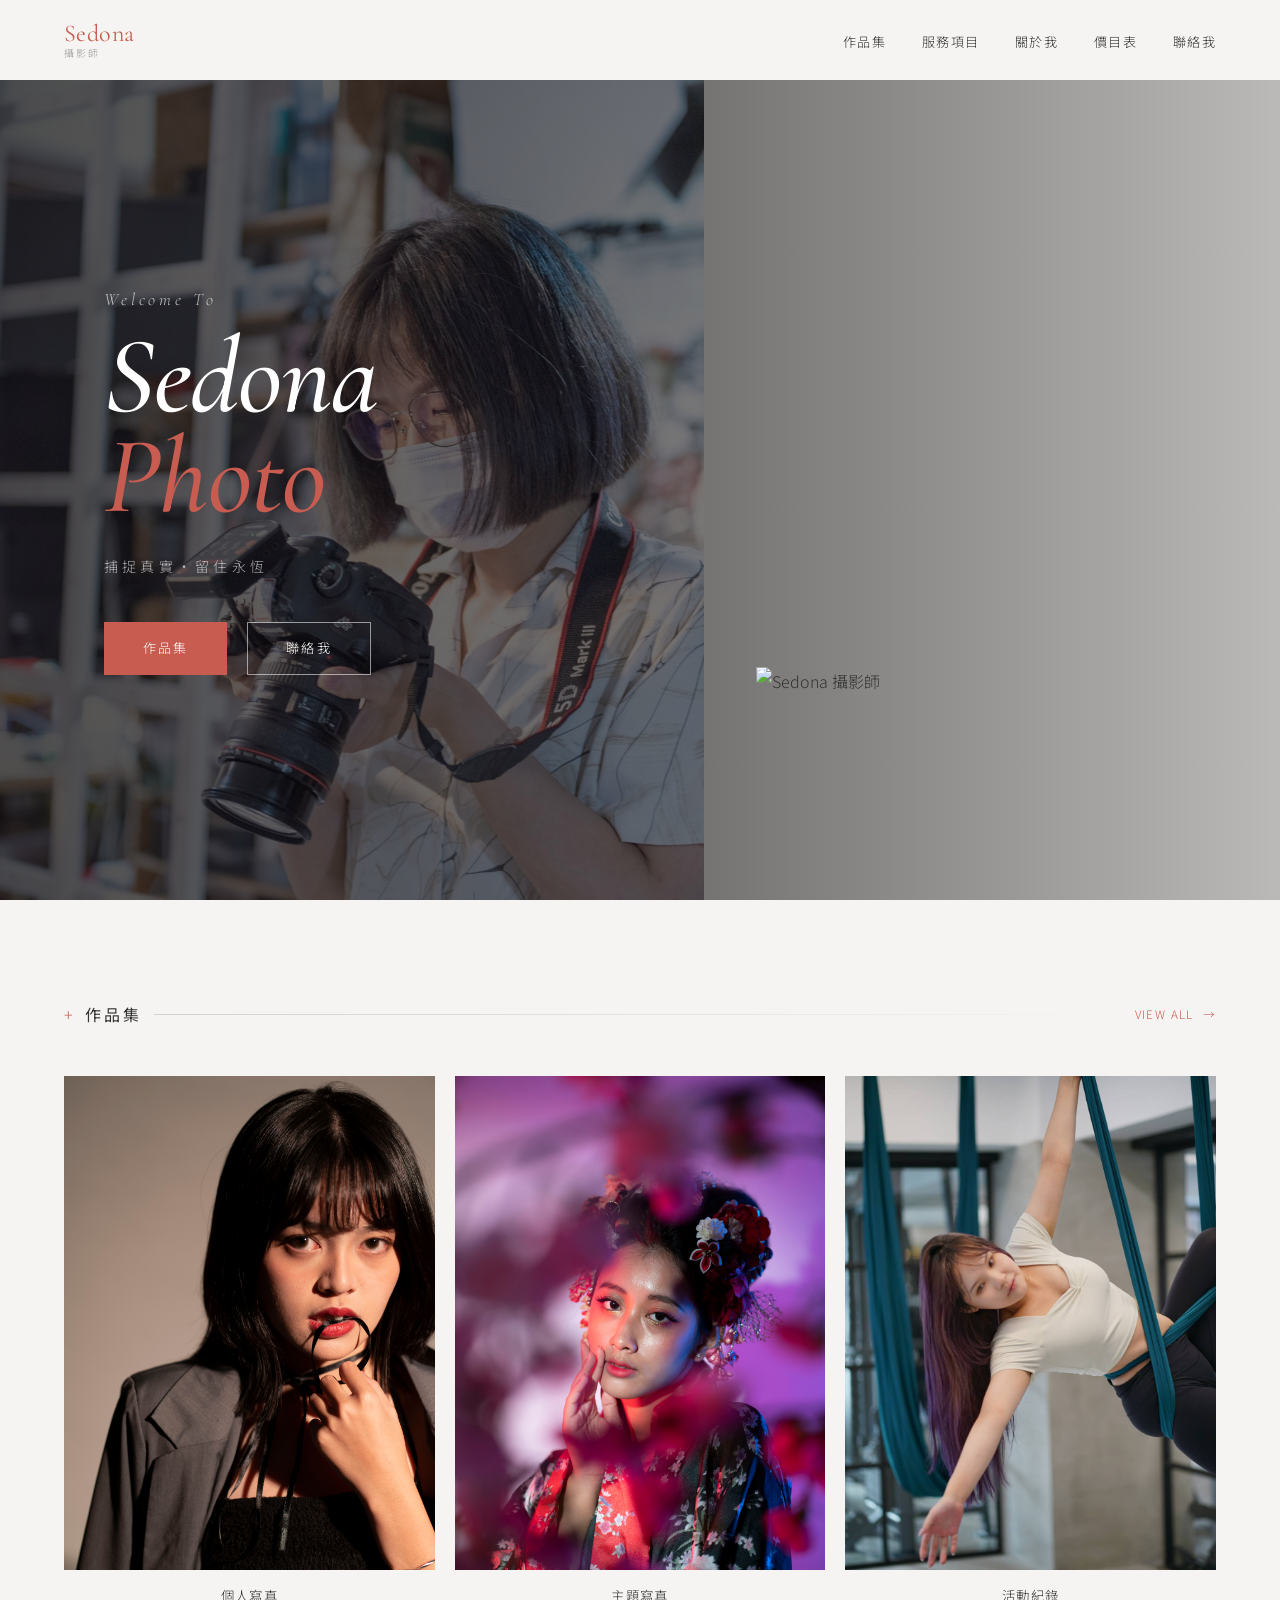
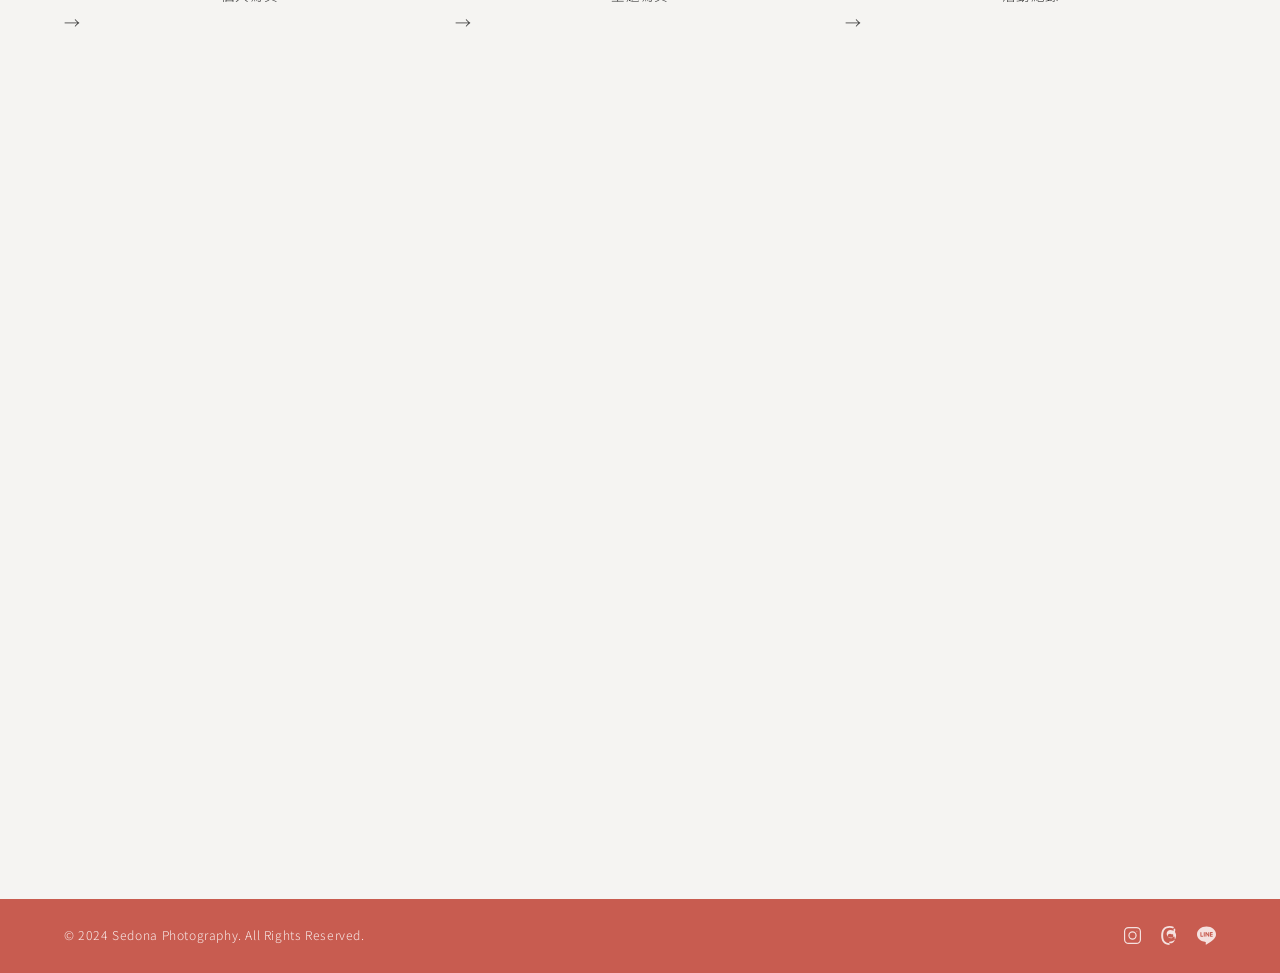
==== commit e297f343: "Add files via upload" ====
--- a/index.html
+++ b/index.html
@@ -42,8 +42,8 @@
     <section class="hero-dark">
       <!-- dual background photos -->
       <div class="hero-dark-bg">
-        <div class="hero-dark-bg-left"  style="background-image:url('images/1683474727873.jpg')"></div>
-        <div class="hero-dark-bg-right-bg" style="background-image:url('images/1718503346879.jpg')"></div>
+        <div class="hero-dark-bg-left"  style="background-image:url('1683474727873.jpg')"></div>
+        <div class="hero-dark-bg-right-bg" style="background-image:url('1718503346879.jpg')"></div>
         <div class="hero-dark-overlay"></div>
       </div>
       <!-- content -->
@@ -58,7 +58,7 @@
           </div>
         </div>
         <div class="hero-dark-portrait">
-          <img src="images/photographer.jpg" alt="Sedona 攝影師">
+          <img src="photographer.jpg" alt="Sedona 攝影師">
         </div>
       </div>
     </section>
@@ -74,17 +74,17 @@
         </div>
         <div class="portfolio-grid">
           <a href="portfolio.html" class="portfolio-item fade-in delay-1">
-            <div class="portfolio-item-thumb"><img src="images/portfolio/personal_15.jpg" alt="個人寫真" loading="lazy"></div>
+            <div class="portfolio-item-thumb"><img src="personal_15.jpg" alt="個人寫真" loading="lazy"></div>
             <p class="portfolio-item-label">個人寫真</p>
             <span class="portfolio-item-arrow">→</span>
           </a>
           <a href="portfolio.html" class="portfolio-item fade-in delay-2">
-            <div class="portfolio-item-thumb"><img src="images/portfolio/theme_oiran_01.jpg" alt="主題寫真" loading="lazy"></div>
+            <div class="portfolio-item-thumb"><img src="theme_oiran_01.jpg" alt="主題寫真" loading="lazy"></div>
             <p class="portfolio-item-label">主題寫真</p>
             <span class="portfolio-item-arrow">→</span>
           </a>
           <a href="portfolio.html" class="portfolio-item fade-in delay-3">
-            <div class="portfolio-item-thumb"><img src="images/portfolio/event_01.jpg" alt="活動紀錄" loading="lazy"></div>
+            <div class="portfolio-item-thumb"><img src="event_01.jpg" alt="活動紀錄" loading="lazy"></div>
             <p class="portfolio-item-label">活動紀錄</p>
             <span class="portfolio-item-arrow">→</span>
           </a>
@@ -101,7 +101,7 @@
         </div>
         <div class="about-preview">
           <div class="about-preview-img fade-in">
-            <img src="images/photographer.jpg" alt="Sedona 攝影師" loading="lazy">
+            <img src="photographer.jpg" alt="Sedona 攝影師" loading="lazy">
           </div>
           <div class="about-preview-content fade-in delay-2">
             <h2 class="about-preview-name">Sedona</h2>
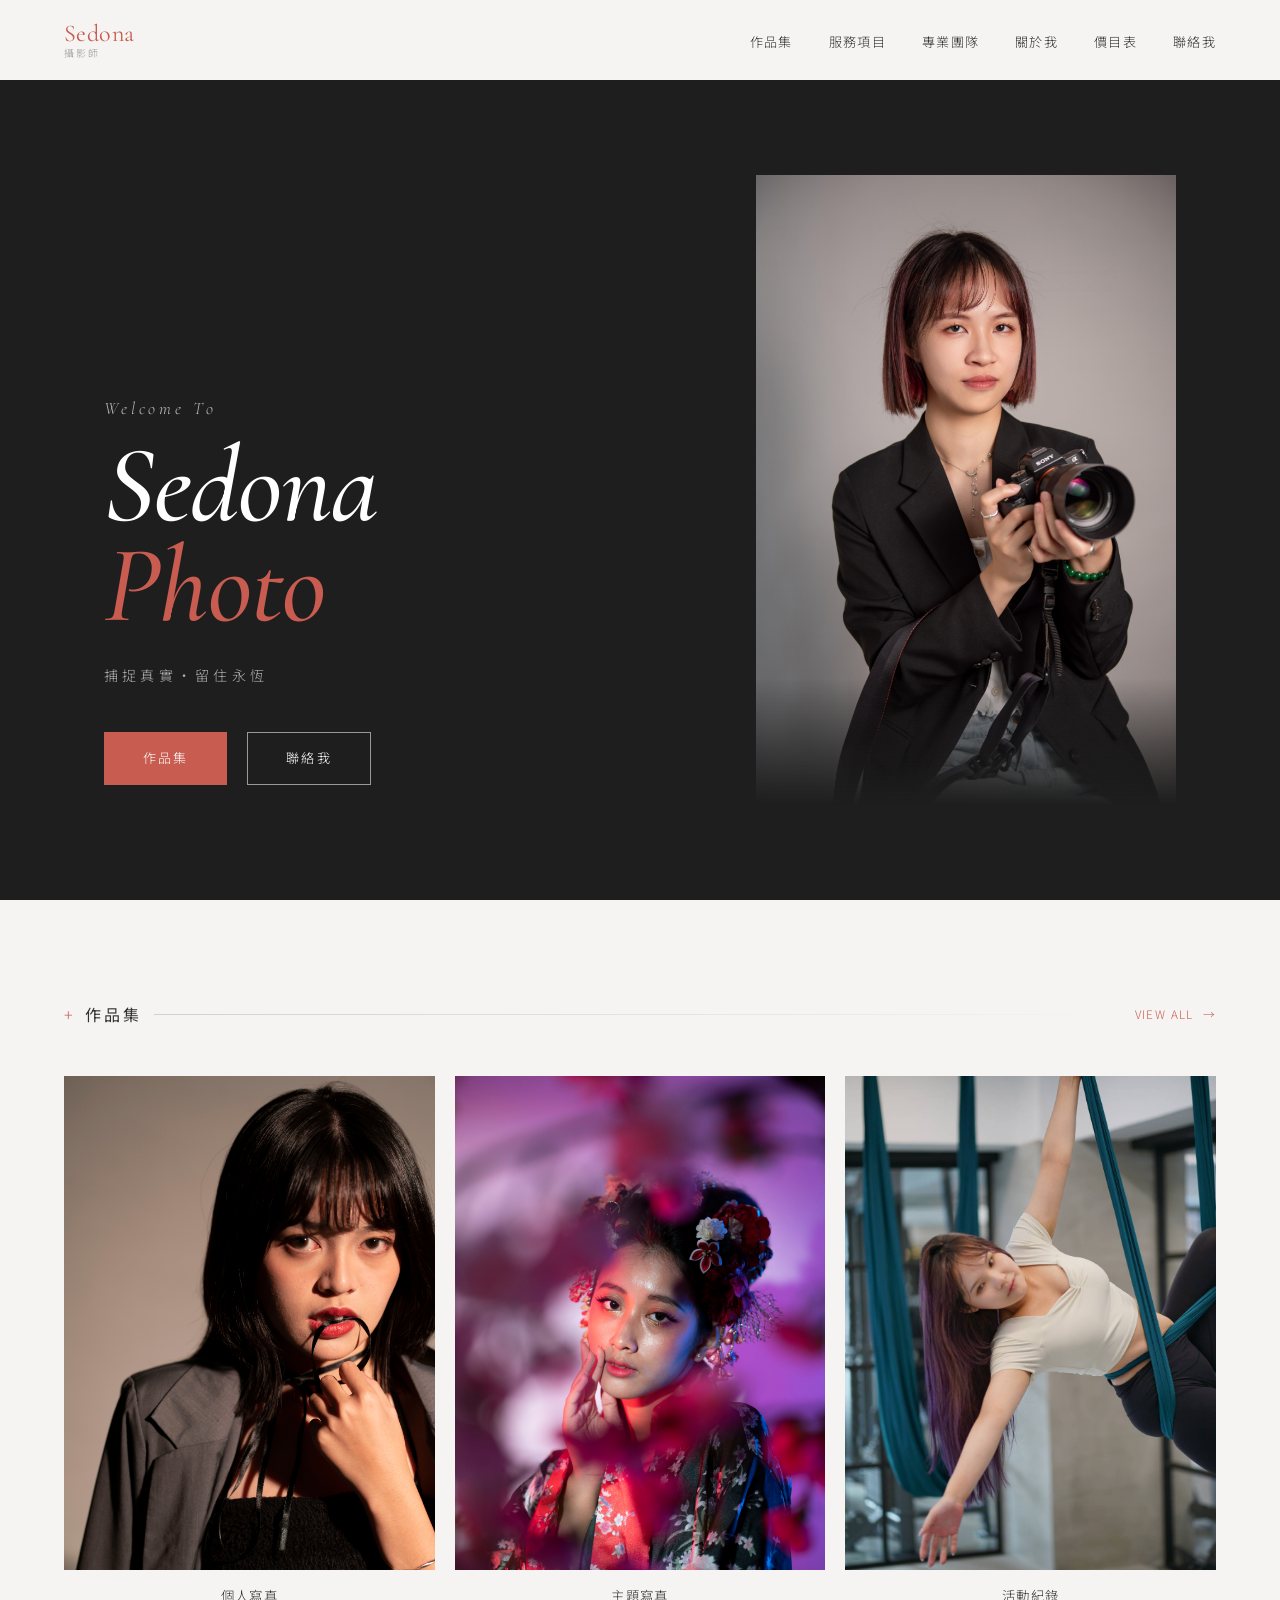
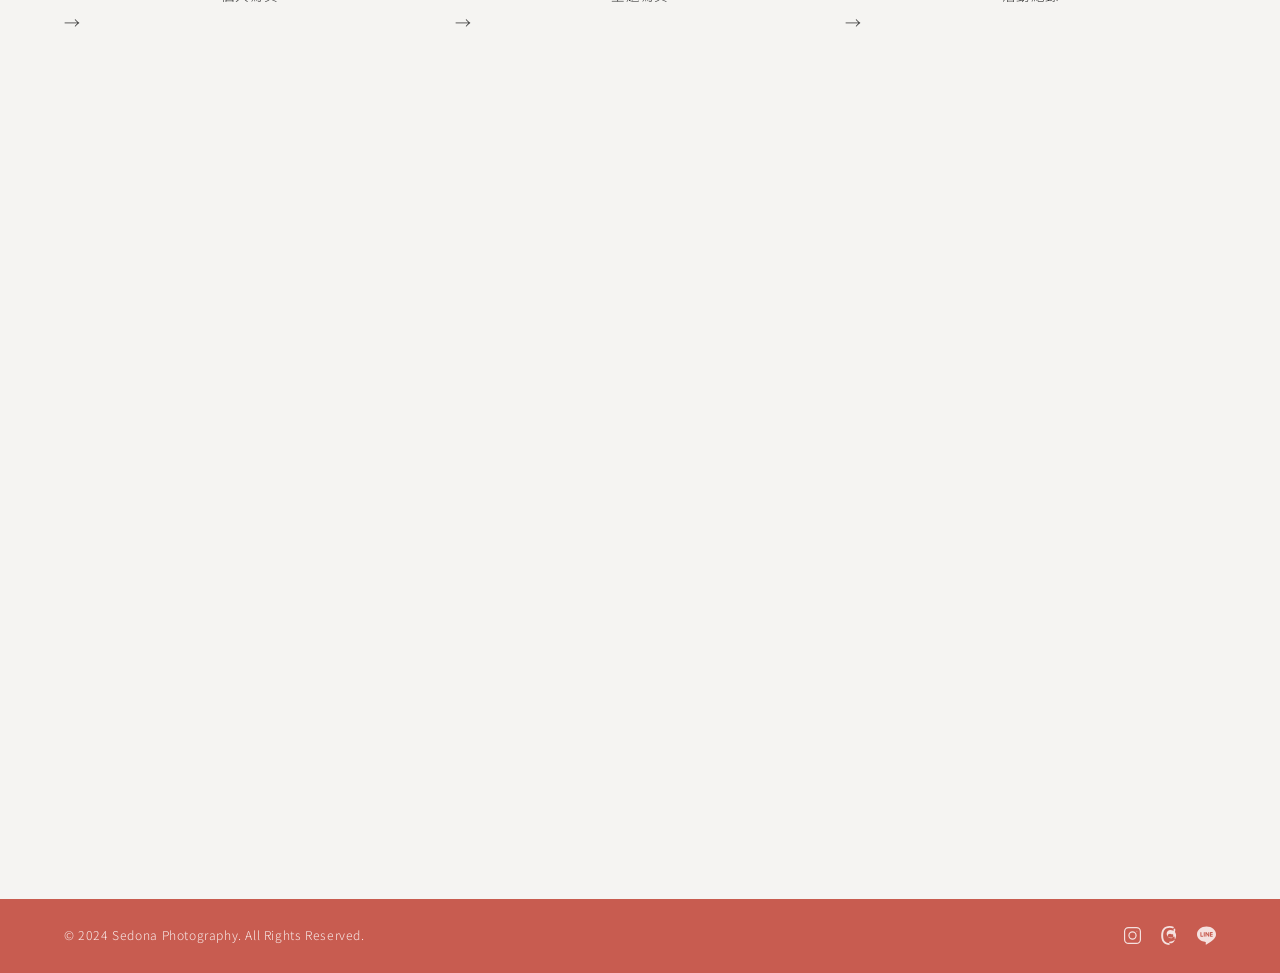
==== commit 0bb57d62: "Add files via upload" ====
--- a/index.html
+++ b/index.html
@@ -20,6 +20,7 @@
     <ul class="nav-menu">
       <li><a href="portfolio.html">作品集</a></li>
       <li><a href="services.html">服務項目</a></li>
+      <li><a href="team.html">專業團隊</a></li>
       <li><a href="about.html">關於我</a></li>
       <li><a href="pricing.html">價目表</a></li>
       <li><a href="contact.html">聯絡我</a></li>
@@ -32,6 +33,7 @@
   <div class="nav-drawer">
     <a href="portfolio.html">作品集</a>
     <a href="services.html">服務項目</a>
+    <a href="team.html">專業團隊</a>
     <a href="about.html">關於我</a>
     <a href="pricing.html">價目表</a>
     <a href="contact.html">聯絡我</a>
--- a/css/style.css
+++ b/css/style.css
@@ -100,8 +100,8 @@
 }
 .nav-drawer.open { display: flex; }
 .nav-drawer a {
-  font-family: var(--font-display); font-size: 2.2rem; font-weight: 400;
-  color: var(--text); letter-spacing: 0.02em; transition: color var(--ease);
+  font-family: var(--font-display); font-size: 1.3rem; font-weight: 400;
+  color: var(--text); letter-spacing: 0.06em; transition: color var(--ease);
 }
 .nav-drawer a:hover, .nav-drawer a.active { color: var(--primary); }
 
@@ -176,31 +176,14 @@
   min-height: calc(100vh - var(--nav-h));
   display: flex; align-items: center;
   overflow: hidden;
-}
-
-/* Background layer: two photos side by side */
-.hero-dark-bg {
-  position: absolute; inset: 0; z-index: 0;
-  display: flex;
-}
-.hero-dark-bg-left {
-  flex: 1.1;
-  background-size: cover; background-position: center 30%;
-}
-.hero-dark-bg-right-bg {
-  flex: 0.9;
-  background-size: cover; background-position: center 20%;
-}
-/* Dark overlay so text is readable */
-.hero-dark-overlay {
-  position: absolute; inset: 0;
-  background: linear-gradient(
-    to right,
-    rgba(12,10,9,0.72) 0%,
-    rgba(12,10,9,0.55) 55%,
-    rgba(12,10,9,0.25) 100%
-  );
-}
+  background: #1e1e1e;
+}
+
+/* Background layer: hidden — using solid dark background instead */
+.hero-dark-bg { display: none; }
+.hero-dark-bg-left  { display: none; }
+.hero-dark-bg-right-bg { display: none; }
+.hero-dark-overlay  { display: none; }
 
 /* Inner layout: text left, portrait right */
 .hero-dark-inner {
@@ -301,16 +284,38 @@
   }
 }
 @media (max-width: 768px) {
+  .hero-dark {
+    align-items: flex-start;
+    min-height: 100vh;
+  }
   .hero-dark-inner {
     grid-template-columns: 1fr;
-    padding: 60px var(--px) 0;
+    padding: 0;
     align-items: flex-start;
+    gap: 0;
   }
-  .hero-dark-portrait { display: none; }
-  .hero-dark-bg-right-bg { display: none; }
-  .hero-dark-bg-left { flex: 1; }
-  .hero-dark-overlay {
-    background: rgba(12,10,9,0.65);
+  /* Portrait appears first on mobile — full image, gradient fade at bottom */
+  .hero-dark-portrait {
+    display: block;
+    order: -1;
+    width: 100%;
+    position: relative;
+    margin-bottom: -2px; /* eliminate gap between photo and text */
+  }
+  .hero-dark-portrait img {
+    width: 100%;
+    height: auto;
+    max-height: none;
+    object-fit: contain;
+    object-position: top center;
+    display: block;
+    /* fade bottom of photo into the dark background */
+    mask-image: linear-gradient(to bottom, black 55%, transparent 95%);
+    -webkit-mask-image: linear-gradient(to bottom, black 55%, transparent 95%);
+  }
+  /* Text block below portrait */
+  .hero-dark-text {
+    padding: 0 28px 44px;
   }
 }
 
